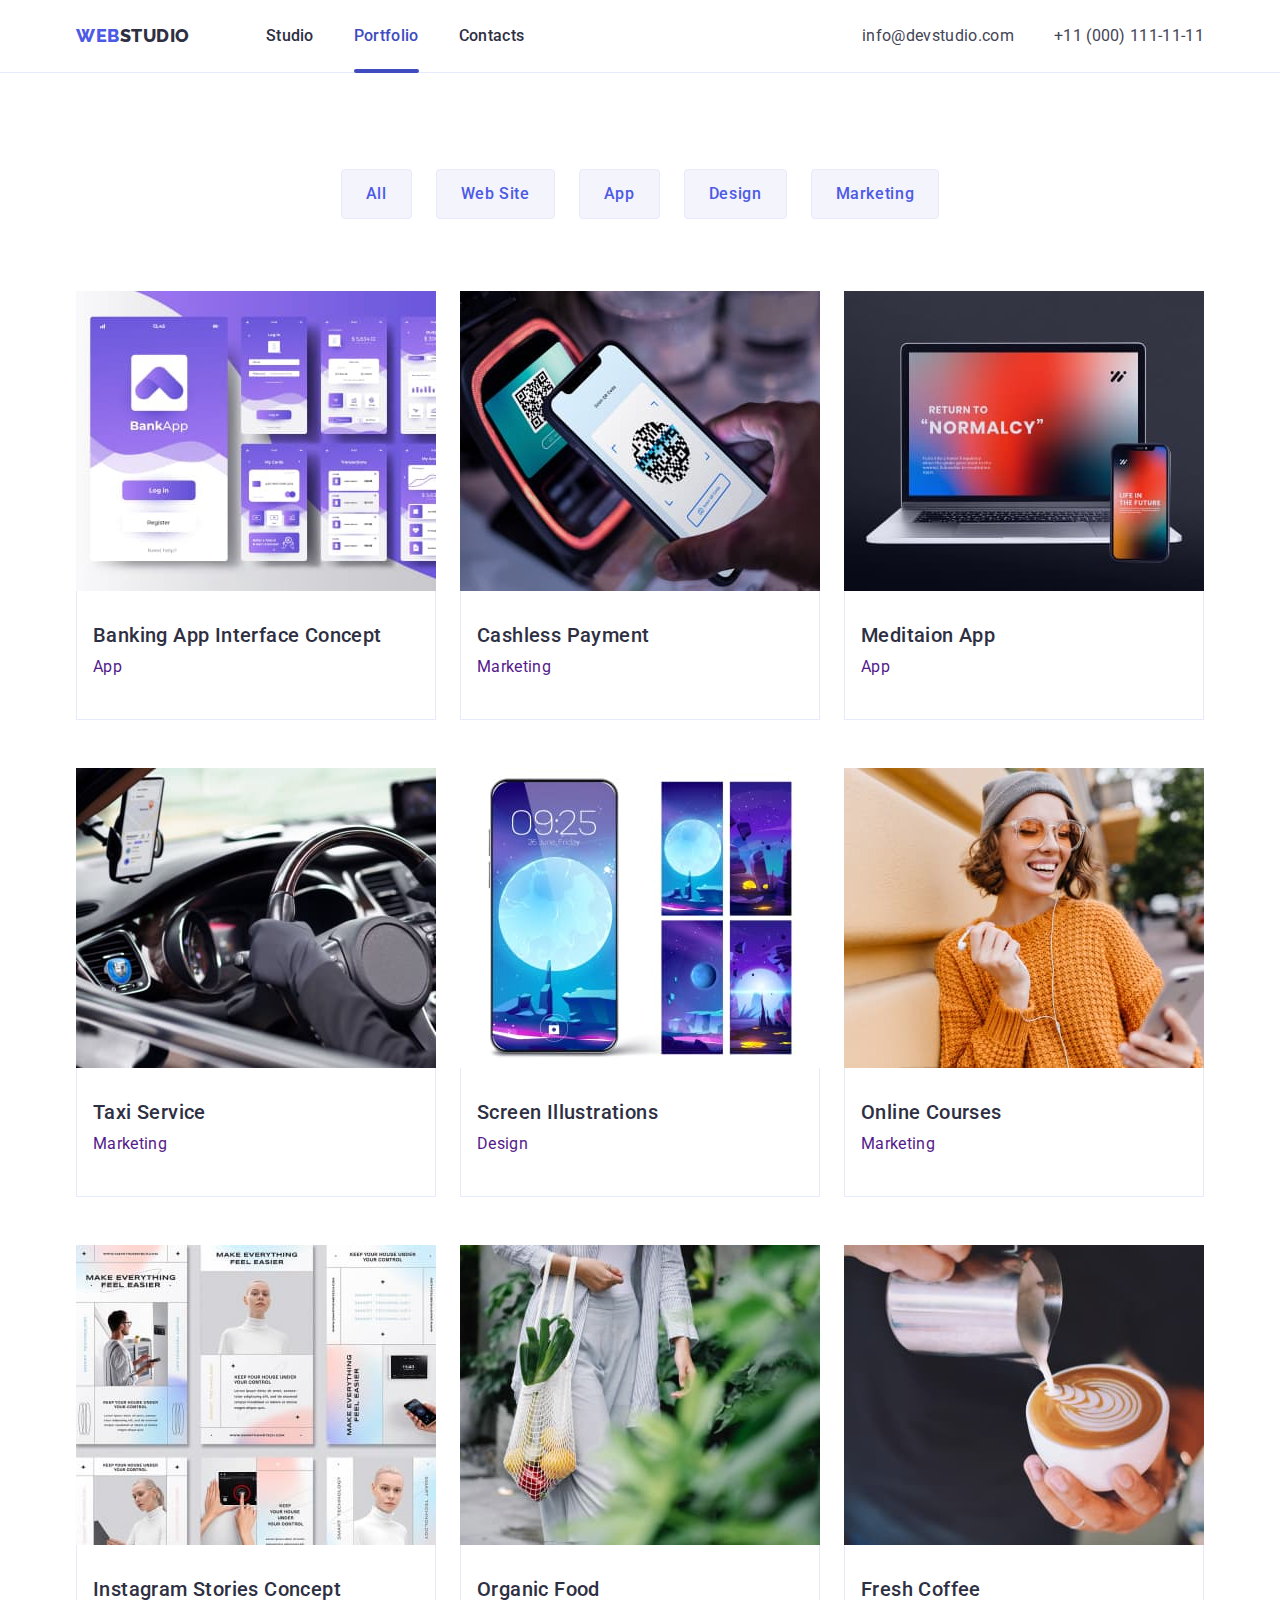
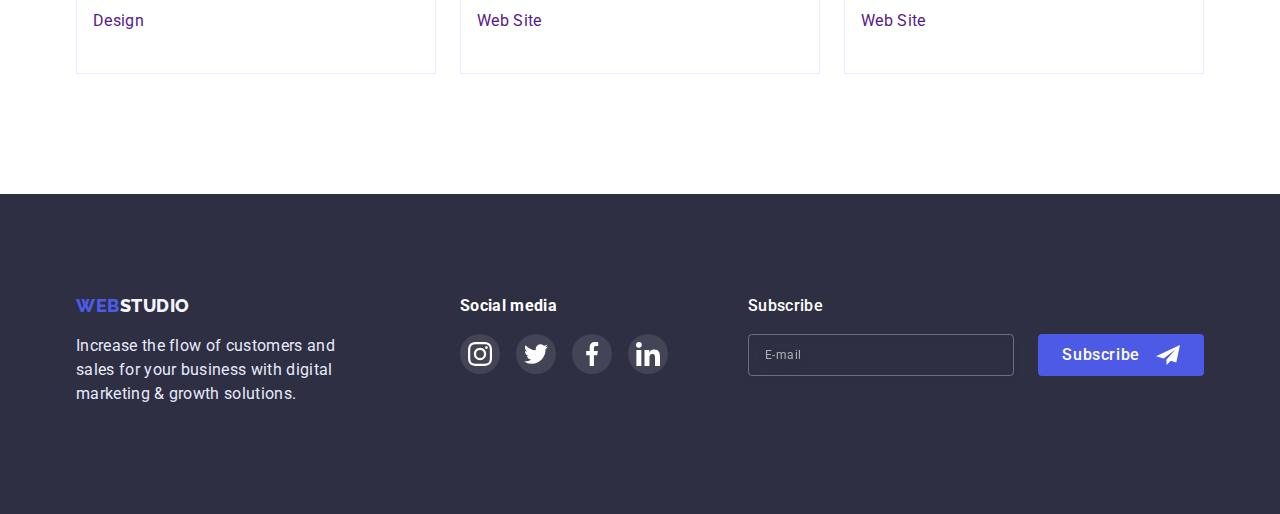
==== portfolio.html @ 2aa0b830 "Initial commit" ====
<!DOCTYPE html>
<html lang="en">
  <head>
    <meta charset="UTF-8" />
    <meta http-equiv="X-UA-Compatible" content="IE=edge" />
    <meta name="viewport" content="width=device-width, initial-scale=1.0" />
    <title>WebStudio</title>
    <link rel="preconnect" href="https://fonts.googleapis.com" />
    <link rel="preconnect" href="https://fonts.gstatic.com" crossorigin />
    <link
      href="https://fonts.googleapis.com/css2?family=Raleway:wght@800&family=Roboto:wght@400;500;700&display=swap"
      rel="stylesheet"
    />
    <link
      rel="stylesheet"
      href="https://cdn.jsdelivr.net/npm/modern-normalize@1.1.0/modern-normalize.min.css"
    />
    <link rel="stylesheet" href="./css/styles.css" />
  </head>
  <body>
    <!-- =============== HEADER =============== -->
    <header class="header">
      <div class="container header-conteiner display-flex">
        <nav class="display-flex header-nav-menu">
          <a class="logo-dark logo link" href="./index.html">
            <span class="part-logo-web">Web</span>Studio
          </a>
          <ul class="display-flex header-nav-menu-list">
            <li class="list menu-item">
              <a class="link menu-link" href="./index.html">Studio</a>
            </li>
            <li class="list menu-item">
              <a class="link menu-link current" href="./portfolio.html"
                >Portfolio</a
              >
            </li>
            <li class="list menu-item">
              <a class="link menu-link" href="">Contacts</a>
            </li>
          </ul>
        </nav>
        <address class="address">
          <ul class="display-flex">
            <li class="list address-item">
              <a class="link address-link" href="mailto:info@devstudio.com"
                >info@devstudio.com</a
              >
            </li>
            <li class="list address-item">
              <a class="link address-link" href="tel:+110001111111"
                >+11 (000) 111-11-11</a
              >
            </li>
          </ul>
        </address>
      </div>
    </header>
    <!-- =============== /HEADER =============== -->

    <!-- =============== MAIN =============== -->
    <main class="main-portfolio">
      <section class="portfolio section">
        <div class="container">
          <!-- =============== BUTTONS =============== -->
          <h1 class="display-none">Portfolio</h1>
          <ul class="portfolio-btn-list list display-flex">
            <li class="portfolio-btn-list-item">
              <button class="portfolio-btn-item" type="button">All</button>
            </li>
            <li class="portfolio-btn-list-item">
              <button class="portfolio-btn-item" type="button">Web Site</button>
            </li>
            <li class="portfolio-btn-list-item">
              <button class="portfolio-btn-item" type="button">App</button>
            </li>
            <li class="portfolio-btn-list-item">
              <button class="portfolio-btn-item" type="button">Design</button>
            </li>
            <li class="portfolio-btn-list-item">
              <button class="portfolio-btn-item" type="button">
                Marketing
              </button>
            </li>
          </ul>
          <!-- =============== /BUTTONS =============== -->

          <!-- =============== PORTFOLIO ELEMENT =============== -->
          <ul class="portfolio-element-list flex-card-list">
            <li class="portfolio-element-list-item list">
              <a class="link portfolio-element-list-link" href="">
                <div class="portfolio-element-list-wrapper">
                  <img
                    class="portfolio-element-list-img"
                    src="./images/portfolio/banking-app-interface-concept.jpg"
                    alt="Banking App Interface Concept"
                    width="360"
                  />
                  <p class="portfolio-element-list-overlay paragraph">
                    14 Stylish and User-Friendly App Design Concepts · Task
                    Manager App · Calorie Tracker App · Exotic Fruit Ecommerce
                    App · Cloud Storage App
                  </p>
                </div>
                <div class="card-title portfolio-card">
                  <h2 class="portfolio-element-list-title small-title">
                    Banking App Interface Concept
                  </h2>
                  <p class="paragraph">App</p>
                </div>
              </a>
            </li>
            <li class="portfolio-element-list-item list">
              <a class="link portfolio-element-list-link" href="">
                <div class="portfolio-element-list-wrapper">
                  <img
                    class="portfolio-element-list-img"
                    src="./images/portfolio/cashless-payment.jpg"
                    alt="phone scans the QR code"
                    width="360"
                  />
                  <p class="portfolio-element-list-overlay paragraph">
                    14 Stylish and User-Friendly App Design Concepts · Task
                    Manager App · Calorie Tracker App · Exotic Fruit Ecommerce
                    App · Cloud Storage App
                  </p>
                </div>
                <div class="card-title portfolio-card">
                  <h2 class="portfolio-element-list-title small-title">
                    Cashless Payment
                  </h2>
                  <p class="paragraph">Marketing</p>
                </div>
              </a>
            </li>
            <li class="portfolio-element-list-item list">
              <a class="link portfolio-element-list-link" href="">
                <div class="portfolio-element-list-wrapper">
                  <img
                    class="portfolio-element-list-img"
                    src="./images/portfolio/meditaion-app.jpg "
                    alt="laptop with phone"
                    width="360"
                  />
                  <p class="portfolio-element-list-overlay paragraph">
                    14 Stylish and User-Friendly App Design Concepts · Task
                    Manager App · Calorie Tracker App · Exotic Fruit Ecommerce
                    App · Cloud Storage App
                  </p>
                </div>
                <div class="card-title portfolio-card">
                  <h2 class="portfolio-element-list-title small-title">
                    Meditaion App
                  </h2>
                  <p class="paragraph">App</p>
                </div>
              </a>
            </li>
            <li class="portfolio-element-list-item list">
              <a class="link portfolio-element-list-link" href="">
                <div class="portfolio-element-list-wrapper">
                  <img
                    class="portfolio-element-list-img"
                    src="./images/portfolio/taxi-service.jpg"
                    alt="hands on the steering wheel of the car"
                    width="360"
                  />
                  <p class="portfolio-element-list-overlay paragraph">
                    14 Stylish and User-Friendly App Design Concepts · Task
                    Manager App · Calorie Tracker App · Exotic Fruit Ecommerce
                    App · Cloud Storage App
                  </p>
                </div>
                <div class="card-title portfolio-card">
                  <h2 class="portfolio-element-list-title small-title">
                    Taxi Service
                  </h2>
                  <p class="paragraph">Marketing</p>
                </div>
              </a>
            </li>
            <li class="portfolio-element-list-item list">
              <a class="link portfolio-element-list-link" href="">
                <div class="portfolio-element-list-wrapper">
                  <img
                    class="portfolio-element-list-img"
                    src="./images/portfolio/screen-illustrations.jpg"
                    alt="screen illustrations with phone"
                    width="360"
                  />
                  <p class="portfolio-element-list-overlay paragraph">
                    14 Stylish and User-Friendly App Design Concepts · Task
                    Manager App · Calorie Tracker App · Exotic Fruit Ecommerce
                    App · Cloud Storage App
                  </p>
                </div>
                <div class="card-title portfolio-card">
                  <h2 class="portfolio-element-list-title small-title">
                    Screen Illustrations
                  </h2>
                  <p class="paragraph">Design</p>
                </div>
              </a>
            </li>
            <li class="portfolio-element-list-item list">
              <a class="link portfolio-element-list-link" href="">
                <div class="portfolio-element-list-wrapper">
                  <img
                    class="portfolio-element-list-img"
                    src="./images/portfolio/online-courses.jpg"
                    alt="a joyful girl with headphones holds a phone in her hand"
                    width="360"
                  />
                  <p class="portfolio-element-list-overlay paragraph">
                    14 Stylish and User-Friendly App Design Concepts · Task
                    Manager App · Calorie Tracker App · Exotic Fruit Ecommerce
                    App · Cloud Storage App
                  </p>
                </div>
                <div class="card-title portfolio-card">
                  <h2 class="portfolio-element-list-title small-title">
                    Online Courses
                  </h2>
                  <p class="paragraph">Marketing</p>
                </div>
              </a>
            </li>
            <li class="portfolio-element-list-item list">
              <a class="link portfolio-element-list-link" href="">
                <div class="portfolio-element-list-wrapper">
                  <img
                    class="portfolio-element-list-img"
                    src="./images/portfolio/instagram-stories-concept.jpg"
                    alt="Instagram Stories Concepts"
                    width="360"
                  />
                  <p class="portfolio-element-list-overlay paragraph">
                    14 Stylish and User-Friendly App Design Concepts · Task
                    Manager App · Calorie Tracker App · Exotic Fruit Ecommerce
                    App · Cloud Storage App
                  </p>
                </div>
                <div class="card-title portfolio-card">
                  <h2 class="portfolio-element-list-title small-title">
                    Instagram Stories Concept
                  </h2>
                  <p class="paragraph">Design</p>
                </div>
              </a>
            </li>
            <li class="portfolio-element-list-item list">
              <a class="link portfolio-element-list-link" href="">
                <div class="portfolio-element-list-wrapper">
                  <img
                    class="portfolio-element-list-img"
                    src="./images/portfolio/organic-food.jpg"
                    alt="a girl holds a bag of groceries"
                    width="360"
                  />
                  <p class="portfolio-element-list-overlay paragraph">
                    14 Stylish and User-Friendly App Design Concepts · Task
                    Manager App · Calorie Tracker App · Exotic Fruit Ecommerce
                    App · Cloud Storage App
                  </p>
                </div>
                <div class="card-title portfolio-card">
                  <h2 class="portfolio-element-list-title small-title">
                    Organic Food
                  </h2>
                  <p class="paragraph">Web Site</p>
                </div>
              </a>
            </li>
            <li class="portfolio-element-list-item list">
              <a class="link portfolio-element-list-link" href="">
                <div class="portfolio-element-list-wrapper">
                  <img
                    class="portfolio-element-list-img"
                    src="./images/portfolio/fresh-coffee.jpg"
                    alt="pours milk into coffee"
                    width="360"
                  />
                  <p class="portfolio-element-list-overlay paragraph">
                    14 Stylish and User-Friendly App Design Concepts · Task
                    Manager App · Calorie Tracker App · Exotic Fruit Ecommerce
                    App · Cloud Storage App
                  </p>
                </div>
                <div class="card-title portfolio-card">
                  <h2 class="portfolio-element-list-title small-title">
                    Fresh Coffee
                  </h2>
                  <p class="paragraph">Web Site</p>
                </div>
              </a>
            </li>
          </ul>
          <!-- =============== /PORTFOLIO ELEMENT =============== -->
        </div>
      </section>
    </main>
    <!-- =============== /MAIN =============== -->

    <!-- =============== FOOTER =============== -->
    <footer class="footer">
      <div class="container display-flex">
        <div class="footer-about-container">
          <a class="logo-light logo link" href="./index.html">
            <span class="part-logo-web">Web</span>Studio
          </a>
          <p class="footer-about-paragraph paragraph">
            Increase the flow of customers and sales for your business with
            digital marketing & growth solutions.
          </p>
        </div>
        <div class="footer-social-container">
          <h2 class="paragraph footer-social-paragraph">Social media</h2>
          <ul class="footer-social-list icon-list list">
            <li class="footer-social-list-item">
              <a href="" class="footer-social-list-link icon-background">
                <svg class="footer-social-list-icon">
                  <use
                    href="./images/sprite.svg#icon-instagram"
                    width="24px"
                    height="24px"
                  ></use>
                </svg>
              </a>
            </li>
            <li class="footer-social-list-item">
              <a href="" class="footer-social-list-link icon-background">
                <svg class="footer-social-list-icon">
                  <use
                    href="./images/sprite.svg#icon-twitter"
                    width="24px"
                    height="24px"
                  ></use>
                </svg>
              </a>
            </li>
            <li class="footer-social-list-item">
              <a href="" class="footer-social-list-link icon-background">
                <svg class="footer-social-list-icon">
                  <use
                    href="./images/sprite.svg#icon-facebook"
                    width="24px"
                    height="24px"
                  ></use>
                </svg>
              </a>
            </li>
            <li class="footer-social-list-item">
              <a href="" class="footer-social-list-link icon-background">
                <svg class="footer-social-list-icon">
                  <use
                    href="./images/sprite.svg#icon-linkedin"
                    width="24px"
                    height="24px"
                  ></use>
                </svg>
              </a>
            </li>
          </ul>
        </div>
        <div class="fotter-form-container">
          <form action="javascript:void(0);" class="footer-form">
            <label for="e-mail" class="paragraph footer-form-paragraph"
              >Subscribe
            </label>
            <div class="footer-form-input-container">
              <input
                type="email"
                class="footer-form-input-text"
                name="e-mail"
                id="e-mail"
                placeholder="E-mail"
              />
              <button type="submit" class="footer-form-btm">
                Subscribe
                <svg class="footer-form-btn-icon">
                  <use
                    href="./images/sprite.svg#send"
                    width="24px"
                    height="24px"
                  ></use>
                </svg>
              </button>
            </div>
          </form>
        </div>
      </div>
    </footer>
    <!-- =============== /FOOTER =============== -->
  </body>
</html>
---- css/styles.css ----
:root {
  --main-font: "Roboto", sans-serif;
  --logo-font: "Raleway", sans-serif;
  --primary-brand-color: #4d5ae5;
  --pressed-state-color: #404bbf;
  --dark-color: #2e2f42;
  --success-color: #31d0aa;
  --text-color: #434455;
  --light-text-color: #ffffff;
  --subtle-text-color: #8e8f99;
  --accent-color: #e7e9fc;
  --light-color: #f4f4fd;
  --modal-overlay-color: rgba(46, 47, 66, 0.4);
  --hero-background: rgba(46, 47, 66, 0.7);
  --animation-dur-timing: 250ms cubic-bezier(0.4, 0, 0.2, 1);
}

/* =============== GLOBALS =============== */

h1,
h2,
h3,
h4,
p {
  margin-top: 0;
  margin-bottom: 0;
}

ul,
ol {
  margin-top: 0;
  margin-bottom: 0;
  padding-left: 0;
}

img {
  display: block;
}

body {
  font-family: var(--main-font);
  color: var(--text-color);
}

button {
  padding: 0;
  cursor: pointer;
}

.container {
  width: 1158px;
  margin-left: auto;
  margin-right: auto;
  padding-left: 15px;
  padding-right: 15px;
}

.section {
  padding: 120px 0;
}

.list {
  list-style: none;
}

.link {
  text-decoration: none;
}

/* =============== GLOBALS =============== */

/* =============== COMPONENTS =============== */
.logo {
  font-weight: 800;
  font-size: 18px;
  line-height: 1.33;
  letter-spacing: 0.03em;
  text-transform: uppercase;
  font-family: var(--logo-font);
}
.part-logo-web {
  color: var(--primary-brand-color);
}

.flex-card-list {
  display: flex;
  flex-wrap: wrap;
  gap: 24px;
}

.card-title {
  display: flex;
  flex-direction: column;
  padding: 32px 16px;
}

.display-flex {
  display: flex;
}

.display-none {
  display: none;
}

.medium-title {
  font-size: 36px;
  line-height: 1.11;
  text-align: center;
  letter-spacing: 0.02em;
  text-transform: capitalize;
  color: var(--dark-color);
}

.small-title {
  font-weight: 500;
  font-size: 20px;
  line-height: 1.2;
  letter-spacing: 0.02em;
  color: var(--dark-color);
  margin-bottom: 8px;
}

.paragraph {
  font-size: 16px;
  line-height: 1.5;
  letter-spacing: 0.02em;
  max-width: 264px;
  margin-bottom: 8px;
}

.modal-text {
  font-size: 12px;
  line-height: 1.4;
  letter-spacing: 0.04em;
}

.icon-list {
  display: flex;
  justify-content: space-between;
  flex-wrap: wrap;
  gap: 24px;
}

.icon-background {
  display: flex;
  width: 40px;
  height: 40px;
  border-radius: 50%;
}

.visually-hidden {
  position: absolute;
  width: 1px;
  height: 1px;
  margin: -1px;
  border: 0;
  padding: 0;
  clip: rect(0 0 0 0);
  overflow: hidden;
}

.checkbox {
  width: 16px;
  height: 16px;
  background-color: #ffffff;
  border: 1.25px solid var(--dark-color);
  border-radius: 2px;
  transition: border var(--animation-dur-timing),
    background-image var(--animation-dur-timing),
    background-color var(--animation-dur-timing);
}

.checkbox-input {
  left: 0.8em;
  bottom: 0;
}

.privacy-policy-text:hover .checkbox {
  border: 1.25px solid var(--pressed-state-color);
}

.checkbox-input:focus + .checkbox {
  border: 1.25px solid var(--pressed-state-color);
}

.checkbox-input:checked + .checkbox {
  background-color: var(--pressed-state-color);
  background-image: url('data:image/svg+xml,%3Csvg width="10" height="8" viewBox="0 0 10 8" fill="none" xmlns="http://www.w3.org/2000/svg"%3E%3Cpath d="M8.44558 0.255056C8.61838 0.089653 8.84834 -0.00178848 9.08693 2.65108e-05C9.32551 0.0018415 9.55407 0.0967713 9.72436 0.264784C9.89466 0.432797 9.99337 0.660752 9.99968 0.900549C10.006 1.14034 9.91939 1.37323 9.75816 1.55005L4.86357 7.70436C4.7794 7.79551 4.67782 7.86865 4.5649 7.91942C4.45198 7.97018 4.33003 7.99754 4.20636 7.99984C4.08268 8.00214 3.95981 7.97935 3.8451 7.93282C3.73038 7.88629 3.62618 7.81698 3.53872 7.72903L0.292827 4.46564C0.202435 4.38096 0.129933 4.27884 0.0796475 4.16537C0.0293621 4.05191 0.00232279 3.92942 0.000143182 3.80522C-0.00203643 3.68102 0.0206883 3.55765 0.0669613 3.44248C0.113234 3.3273 0.182108 3.22267 0.269473 3.13483C0.356838 3.047 0.460905 2.97775 0.575465 2.93123C0.690026 2.88471 0.812734 2.86186 0.936267 2.86405C1.0598 2.86624 1.18163 2.89343 1.29449 2.94398C1.40734 2.99454 1.50892 3.06743 1.59315 3.15831L4.16189 5.73967L8.42227 0.28219C8.42994 0.272694 8.43813 0.263635 8.4468 0.255056H8.44558Z" fill="%23F4F4FD"/%3E%3C/svg%3E%0A');
  background-repeat: no-repeat;
  background-position: 50% 50%;
  border: 1.25px solid var(--pressed-state-color);
}

/* =============== /COMPONENTS =============== */

/* =============== HEADER =============== */
.header {
  padding-top: 24px;
  padding-bottom: 24px;
  border-bottom: 1px solid #e7e9fc;
}

.header-conteiner {
  justify-content: space-between;
}

.logo-dark {
  color: var(--dark-color);
  margin-right: 76px;
}

.menu-item:not(:last-child) {
  margin-right: 40px;
}

.address-item:not(:last-child) {
  margin-right: 40px;
}

.menu-link {
  position: relative;
  padding: 24px 0 28px 0;
  font-weight: 500;
  font-size: 16px;
  line-height: 1.5;
  letter-spacing: 0.02em;
  color: var(--dark-color);
  transition: color var(--animation-dur-timing);
}

.menu-link:hover,
.menu-link:focus {
  color: var(--pressed-state-color);
}

.menu-link.current {
  color: var(--pressed-state-color);
}

.menu-link.current::after {
  position: absolute;
  bottom: 0;
  display: block;
  content: "";
  width: 100%;
  height: 4px;
  animation: menu-link-underline var(--animation-dur-timing) 1;
  background-color: var(--pressed-state-color);
  border-radius: 2px;
}

@keyframes menu-link-underline {
  from {
    background-color: transparent;
  }

  to {
    background-color: var(--pressed-state-color);
  }
}

.address-link {
  font-size: 16px;
  font-style: normal;
  line-height: 1.5;
  letter-spacing: 0.02em;
  color: var(--text-color);
  transition: color var(--animation-dur-timing);
}

.address-link:hover,
.address-link:focus {
  color: var(--pressed-state-color);
}
/* =============== /HEADER =============== */

/* =============== HERO =============== */

.hero-container {
  display: flex;
  flex-direction: column;
  align-items: center;
}

.hero {
  padding-top: 188px;
  padding-bottom: 188px;
  background-image: linear-gradient(
      rgba(46, 47, 66, 0.7),
      rgba(46, 47, 66, 0.7)
    ),
    url(../images/background-hero-people-office.jpg);
  background-repeat: no-repeat;
  background-position: center center;
  background-size: 1440px;
}

.hero-main-title {
  max-width: 500px;
  font-size: 56px;
  line-height: 1.07;
  text-align: center;
  letter-spacing: 0.02em;
  color: var(--light-text-color);
  margin-bottom: 48px;
}

.modal-button {
  font-weight: 500;
  font-size: 16px;
  line-height: 1.5;
  background-color: var(--primary-brand-color);
  color: var(--light-text-color);
  letter-spacing: 0.04em;
  box-shadow: 0px 4px 4px rgba(0, 0, 0, 0.15);
  border: none;
  padding: 16px 32px;
  border-radius: 4px;
  transition: background-color var(--animation-dur-timing);
}

.modal-button:hover,
.modal-button:focus {
  background-color: var(--pressed-state-color);
}

.modal-button:active {
  background-color: var(--pressed-state-color);
}
/* =============== /HERO =============== */

/* =============== OUR QUALITIES =============== */
.our-qua-list-icon-container {
  display: flex;
  justify-content: center;
  align-items: center;
  width: 264px;
  height: 112px;
  border-radius: 4px;
  background-color: var(--light-color);
}

.our-qua-list-icon {
  --color1: currentColor;
  --color2: var(--primary-brand-color);
}

/* =============== /OUR QUALITIES =============== */

/* =============== WHAT ARE WE DOING =============== */
.we-doing {
  padding-top: 0;
}

.medium-title {
  margin-bottom: 72px;
}

.we-doing-list-item {
  width: calc((100% - 48px) / 3);
}
/* =============== /WHAT ARE WE DOING =============== */

/* =============== OUR TEAM =============== */
.team {
  background-color: var(--light-color);
}

.team-list-item {
  width: calc((100% - 72px) / 4);
  background-color: #ffffff;
  box-shadow: 0px 1px 6px rgba(46, 47, 66, 0.08),
    0px 1px 1px rgba(46, 47, 66, 0.16), 0px 2px 1px rgba(46, 47, 66, 0.08);
  border-radius: 0px 0px 4px 4px;
}

.team-list-card-title {
  align-items: center;
}

.team-list-card_social-list-link {
  justify-content: center;
  align-items: center;
  background-color: var(--primary-brand-color);
  transition: background-color var(--animation-dur-timing);
}

.team-list-card_social-list-link:hover,
.team-list-card_social-list-link:focus {
  background-color: var(--pressed-state-color);
}

.team-list-card_social-list-icon {
  width: 16px;
  height: 16px;
  fill: var(--light-text-color);
}

/* =============== /OUR TEAM =============== */

/* =============== CUSTOMERS =============== */

.customers-section {
  padding-top: 130px;
}

.customers-title {
  margin-bottom: 72px;
}

.customers-list-link {
  display: flex;
  width: 168px;
  height: 88px;
  justify-content: center;
  align-items: center;
  border: 1px solid var(--subtle-text-color);
  border-radius: 4px;
  color: var(--subtle-text-color);
  transition: color var(--animation-dur-timing),
    border-color var(--animation-dur-timing);
}

.customers-list-link:hover,
.customers-list-link:focus {
  color: var(--pressed-state-color);
  border-color: var(--pressed-state-color);
}

.customers-list-icon {
  width: 104px;
  height: 56px;
  fill: currentColor;
}

/* =============== /CUSTOMERS =============== */

/* =============== FOOTER =============== */
.footer {
  background-color: var(--dark-color);
  padding: 100px 0;
}

.logo-light {
  color: var(--light-color);
}

.footer-about-container {
  margin-right: 120px;
}

.logo-light {
  display: inline-block;
  margin-bottom: 16px;
}

.footer-about-paragraph {
  color: var(--accent-color);
}

.footer-social-container {
  margin-right: 80px;
}

.footer-social-paragraph {
  color: var(--light-text-color);
  margin-bottom: 16px;
}

.footer-social-list {
  gap: 16px;
}

.footer-social-list-link {
  justify-content: center;
  align-items: center;
  background-color: rgba(255, 255, 255, 0.1);
  transition: background-color var(--animation-dur-timing);
}

.footer-social-list-link:hover,
.footer-social-list-link:focus {
  background-color: var(--success-color);
}

.footer-social-list-icon {
  width: 24px;
  height: 24px;
  fill: var(--light-text-color);
}

.fotter-form-container {
  flex-grow: 1;
}

.footer-form-paragraph {
  display: block;
  width: 100%;
  font-weight: 500;
  color: var(--light-text-color);
  margin-bottom: 16px;
}

.footer-form-input-container {
  display: flex;
}

.footer-form-input-text {
  flex-grow: 1;
  margin-right: 24px;
  padding: 8px 16px;
  font-size: 12px;
  line-height: 2;
  letter-spacing: 0.04em;
  color: var(--light-text-color);
  background-color: transparent;
  border: 1px solid rgba(255, 255, 255, 0.3);
  border-radius: 4px;
  filter: drop-shadow(0px 4px 4px rgba(0, 0, 0, 0.15));
  transition: border var(--animation-dur-timing);
}

.footer-form-input-text::placeholder {
  font-size: 12px;
  line-height: 2;
  letter-spacing: 0.04em;
  color: rgba(255, 255, 255, 0.6);
}

.footer-form-input-text:focus {
  border: 1px solid #4d5ae5;
  outline: none;
}

.footer-form-btm {
  font-weight: 500;
  font-size: 16px;
  line-height: 1.5;
  letter-spacing: 0.04em;
  display: flex;
  justify-content: center;
  align-items: center;
  background-color: var(--primary-brand-color);
  color: var(--light-text-color);
  border: none;
  border-radius: 4px;
  padding: 8px 24px;
  gap: 16px;
  transition: background-color var(--animation-dur-timing);
}

.footer-form-btm:hover,
.footer-form-btm:focus {
  background-color: var(--pressed-state-color);
}

.footer-form-btn-icon {
  width: 24px;
  height: 24px;
  fill: var(--light-text-color);
}

/* =============== /FOOTER =============== */

/* =============== PORTFOLIO =============== */

.portfolio {
  padding-top: 96px;
}

.portfolio-btn-list {
  justify-content: center;
  margin-bottom: 72px;
}

.portfolio-btn-list-item:not(:last-child) {
  margin-right: 24px;
}

.portfolio-btn-item {
  font-weight: 500;
  font-size: 16px;
  line-height: 1.5;
  display: flex;
  letter-spacing: 0.04em;
  padding: 12px 24px;
  color: var(--primary-brand-color);
  background-color: var(--light-color);
  border: 1px solid var(--accent-color);
  border-radius: 4px;
  transition: color var(--animation-dur-timing),
    border var(--animation-dur-timing),
    background-color var(--animation-dur-timing),
    box-shadow var(--animation-dur-timing);
}

.portfolio-btn-item:hover,
.portfolio-btn-item:focus,
.portfolio-btn-item:active {
  color: var(--light-text-color);
  border: 1px solid var(--pressed-state-color);
  background-color: var(--pressed-state-color);
  box-shadow: 0px 3px 1px rgba(0, 0, 0, 0.1), 0px 2px 1px rgba(0, 0, 0, 0.08),
    0px 2px 2px rgba(0, 0, 0, 0.12);
}

.portfolio-element-list {
  row-gap: 48px;
}

.portfolio-element-list-item {
  width: calc((100% - 48px) / 3);
}

.portfolio-element-list-link {
  display: block;
  transition: box-shadow var(--animation-dur-timing);
}

.portfolio-element-list-link:hover,
.portfolio-element-list-link:focus {
  box-shadow: 0px 1px 6px rgba(46, 47, 66, 0.08),
    0px 1px 1px rgba(46, 47, 66, 0.16), 0px 2px 1px rgba(46, 47, 66, 0.08);
}

.portfolio-element-list-wrapper {
  position: relative;
  overflow: hidden;
}

.portfolio-element-list-overlay {
  position: absolute;
  top: 100%;
  left: 0;
  max-width: none;
  width: 100%;
  height: 100%;
  padding: 40px 32px;
  overflow: auto;
  background-color: var(--primary-brand-color);
  color: var(--light-color);
  transition: transform var(--animation-dur-timing);
}

.portfolio-element-list-link:hover .portfolio-element-list-overlay,
.portfolio-element-list-link:focus .portfolio-element-list-overlay {
  transform: translateY(-100%);
}

.portfolio-card {
  border-right: 1px solid #e7e9fc;
  border-bottom: 1px solid #e7e9fc;
  border-left: 1px solid #e7e9fc;
}

.portfolio-element-list-title {
  color: var(--dark-color);
}

/* =============== /PORTFOLIO =============== */

/* =============== MODAL WINDOW =============== */
.modal-backdrop {
  position: fixed;
  top: 0;
  left: 0;
  z-index: 100;
  width: 100%;
  height: 100%;
  background-color: rgba(46, 47, 66, 0.4);
  transform-origin: top;
  transition: opacity var(--animation-dur-timing),
    visibility var(--animation-dur-timing);
}

.modal-backdrop.is-hidden {
  opacity: 0;
  visibility: hidden;
  pointer-events: none;
}

.modal-window {
  position: absolute;
  top: 50%;
  left: 50%;
  width: 408px;
  padding: 72px 24px 24px 24px;
  transform: translate(-50%, -50%);
  background-color: #fcfcfc;
  border-radius: 4px;
  box-shadow: 0px 1px 1px rgba(0, 0, 0, 0.14), 0px 1px 3px rgba(0, 0, 0, 0.12),
    0px 2px 1px rgba(0, 0, 0, 0.2);
  transition: transform 500ms cubic-bezier(0.56, 0.54, 0.02, 0.99);
}

.modal-backdrop.is-hidden .modal-window {
  transform: perspective(100px) scale(1.1) rotateX(1deg) translate(-50%, -50%);
}

.modal-close-button {
  position: absolute;
  top: 24px;
  right: 24px;
  display: flex;
  justify-content: center;
  align-items: center;
  width: 24px;
  height: 24px;
  border-radius: 50%;
  background-color: var(--accent-color);
  border: 1px solid rgba(0, 0, 0, 0.1);
  transition: background-color var(--animation-dur-timing);
}

.modal-close-button:hover,
.modal-close-button:focus {
  background-color: var(--pressed-state-color);
}

.modal-close-button-icon {
  fill: #000000;
  transition: fill var(--animation-dur-timing);
}

.modal-close-button:hover .modal-close-button-icon,
.modal-close-button:focus .modal-close-button-icon {
  fill: var(--light-text-color);
}

.modal-call-to-action {
  display: flex;
  justify-content: center;
  margin-bottom: 16px;
  font-weight: 500;
  font-size: 16px;
  line-height: 1.5;
  letter-spacing: 0.02em;
  color: var(--dark-color);
}

.modal-form {
  display: flex;
  flex-direction: column;
}

.modal-lable {
  margin-bottom: 4px;
  color: var(--subtle-text-color);
}

.modal-input-text {
  width: 100%;
  height: 40px;
  padding-left: 38px;
  border: 1px solid rgba(33, 33, 33, 0.2);
  border-radius: 4px;
  color: var(--dark-color);
  transition: border var(--animation-dur-timing);
}

.modal-input-text:focus {
  outline: none;
  border: 1px solid var(--primary-brand-color);
}

.modal-input-text-comment {
  padding: 8px 16px;
  margin-bottom: 16px;
  resize: none;
  height: 120px;
}

.modal-input-text-comment::placeholder {
  color: rgba(117, 117, 117, 0.5);
}

.modal-input-wrapper {
  position: relative;
  margin-bottom: 8px;
}

.modal-input-icon {
  width: 18px;
  height: 24px;
  position: absolute;
  top: 8px;
  left: 16px;
  fill: var(--dark-color);
  transition: fill var(--animation-dur-timing);
}

.modal-input-text:focus + .modal-input-icon {
  fill: var(--primary-brand-color);
}

.privacy-policy-wrapper {
  display: flex;
  align-items: center;
  margin-bottom: 24px;
}

.privacy-policy-text {
  position: relative;
  color: #757575;
  padding-left: 24px;
}

.privacy-policy-link {
  color: var(--primary-brand-color);
}

.privacy-policy-checkbox {
  position: absolute;
  margin-left: -24px;
}

.modal-button-send {
  min-width: 169px;
  align-self: center;
}

/* =============== /MODAL WINDOW =============== */
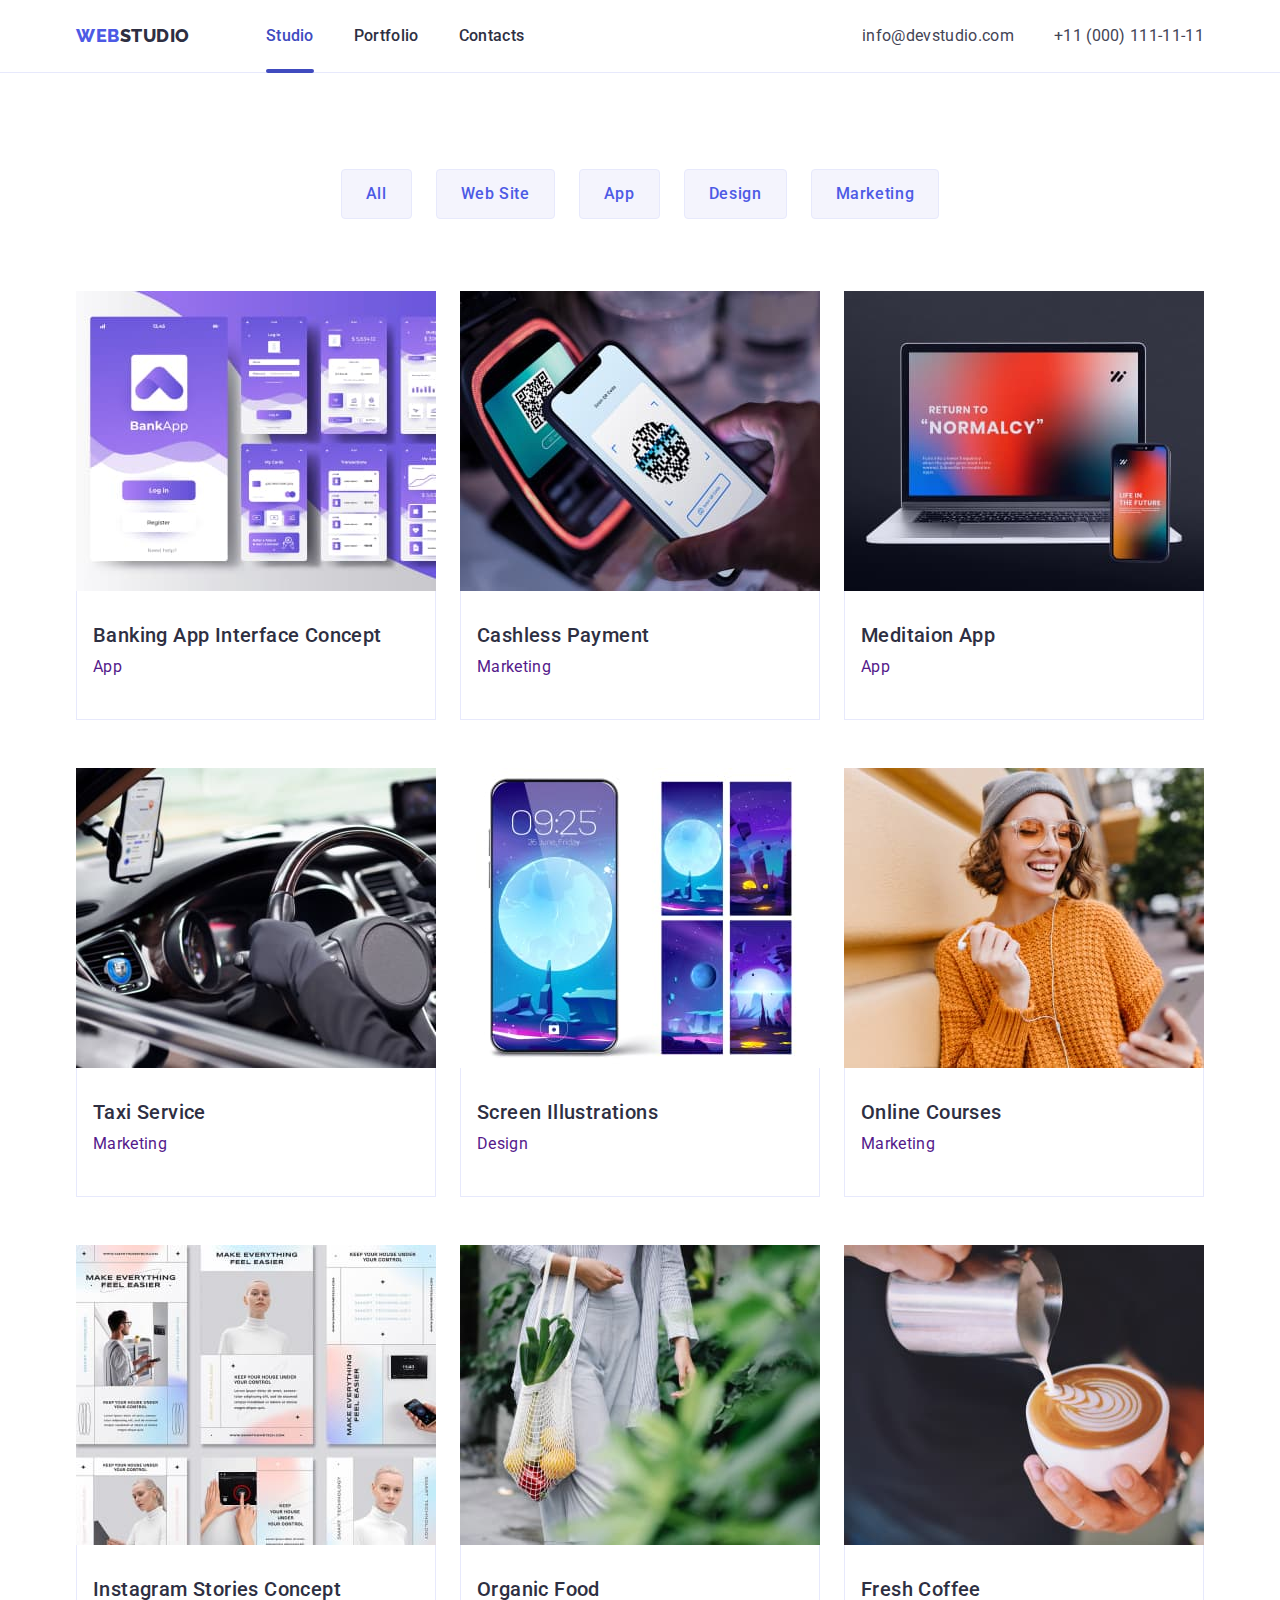
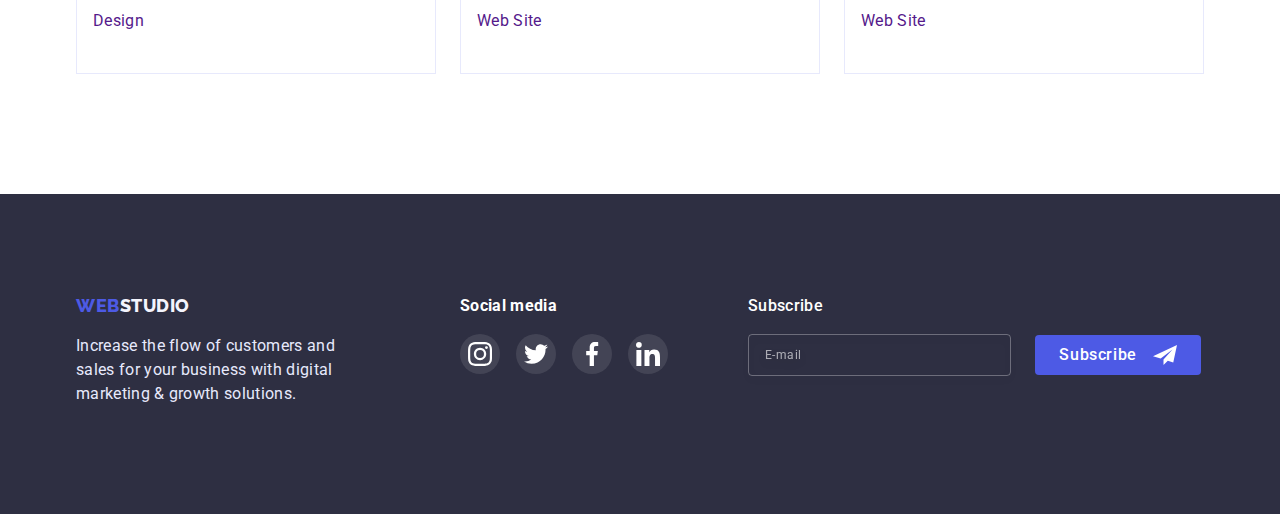
==== commit c2645f24: "correction classes for adaptation (portfolio.html)" ====
--- a/portfolio.html
+++ b/portfolio.html
@@ -20,39 +20,44 @@
   <body>
     <!-- =============== HEADER =============== -->
     <header class="header">
-      <div class="container header-conteiner display-flex">
-        <nav class="display-flex header-nav-menu">
-          <a class="logo-dark logo link" href="./index.html">
-            <span class="part-logo-web">Web</span>Studio
-          </a>
-          <ul class="display-flex header-nav-menu-list">
-            <li class="list menu-item">
-              <a class="link menu-link" href="./index.html">Studio</a>
-            </li>
-            <li class="list menu-item">
-              <a class="link menu-link current" href="./portfolio.html"
-                >Portfolio</a
-              >
-            </li>
-            <li class="list menu-item">
-              <a class="link menu-link" href="">Contacts</a>
-            </li>
-          </ul>
-        </nav>
-        <address class="address">
-          <ul class="display-flex">
-            <li class="list address-item">
-              <a class="link address-link" href="mailto:info@devstudio.com"
-                >info@devstudio.com</a
-              >
-            </li>
-            <li class="list address-item">
-              <a class="link address-link" href="tel:+110001111111"
-                >+11 (000) 111-11-11</a
-              >
-            </li>
-          </ul>
-        </address>
+      <div class="container">
+        <div class="header-conteiner display-flex">
+          <nav class="display-flex header-nav-menu">
+            <a class="logo-dark logo link" href="./index.html">
+              <span class="part-logo-web">Web</span>Studio
+            </a>
+            <ul class="header-nav-menu-list">
+              <li class="list menu-item">
+                <a class="link menu-link current" href="./index.html">Studio</a>
+              </li>
+              <li class="list menu-item">
+                <a class="link menu-link" href="./portfolio.html">Portfolio</a>
+              </li>
+              <li class="list menu-item">
+                <a class="link menu-link" href="">Contacts</a>
+              </li>
+            </ul>
+          </nav>
+          <button type="button" class="hamburger-button">
+            <svg class="hamburger-icon" width="32px" height="22px">
+              <use href="./images/sprite.svg#menu-hamburger"></use>
+            </svg>
+          </button>
+          <address class="address">
+            <ul class="display-flex address-list">
+              <li class="list address-item">
+                <a class="link address-link" href="mailto:info@devstudio.com"
+                  >info@devstudio.com</a
+                >
+              </li>
+              <li class="list address-item">
+                <a class="link address-link" href="tel:+110001111111"
+                  >+11 (000) 111-11-11</a
+                >
+              </li>
+            </ul>
+          </address>
+        </div>
       </div>
     </header>
     <!-- =============== /HEADER =============== -->
@@ -101,8 +106,8 @@
                     App · Cloud Storage App
                   </p>
                 </div>
-                <div class="card-title portfolio-card">
-                  <h2 class="portfolio-element-list-title small-title">
+                <div class="card-title-wrapper portfolio-card">
+                  <h2 class="portfolio-element-list-title card-title">
                     Banking App Interface Concept
                   </h2>
                   <p class="paragraph">App</p>
@@ -124,8 +129,8 @@
                     App · Cloud Storage App
                   </p>
                 </div>
-                <div class="card-title portfolio-card">
-                  <h2 class="portfolio-element-list-title small-title">
+                <div class="card-title-wrapper portfolio-card">
+                  <h2 class="portfolio-element-list-title card-title">
                     Cashless Payment
                   </h2>
                   <p class="paragraph">Marketing</p>
@@ -147,8 +152,8 @@
                     App · Cloud Storage App
                   </p>
                 </div>
-                <div class="card-title portfolio-card">
-                  <h2 class="portfolio-element-list-title small-title">
+                <div class="card-title-wrapper portfolio-card">
+                  <h2 class="portfolio-element-list-title card-title">
                     Meditaion App
                   </h2>
                   <p class="paragraph">App</p>
@@ -170,8 +175,8 @@
                     App · Cloud Storage App
                   </p>
                 </div>
-                <div class="card-title portfolio-card">
-                  <h2 class="portfolio-element-list-title small-title">
+                <div class="card-title-wrapper portfolio-card">
+                  <h2 class="portfolio-element-list-title card-title">
                     Taxi Service
                   </h2>
                   <p class="paragraph">Marketing</p>
@@ -193,8 +198,8 @@
                     App · Cloud Storage App
                   </p>
                 </div>
-                <div class="card-title portfolio-card">
-                  <h2 class="portfolio-element-list-title small-title">
+                <div class="card-title-wrapper portfolio-card">
+                  <h2 class="portfolio-element-list-title card-title">
                     Screen Illustrations
                   </h2>
                   <p class="paragraph">Design</p>
@@ -216,8 +221,8 @@
                     App · Cloud Storage App
                   </p>
                 </div>
-                <div class="card-title portfolio-card">
-                  <h2 class="portfolio-element-list-title small-title">
+                <div class="card-title-wrapper portfolio-card">
+                  <h2 class="portfolio-element-list-title card-title">
                     Online Courses
                   </h2>
                   <p class="paragraph">Marketing</p>
@@ -239,8 +244,8 @@
                     App · Cloud Storage App
                   </p>
                 </div>
-                <div class="card-title portfolio-card">
-                  <h2 class="portfolio-element-list-title small-title">
+                <div class="card-title-wrapper portfolio-card">
+                  <h2 class="portfolio-element-list-title card-title">
                     Instagram Stories Concept
                   </h2>
                   <p class="paragraph">Design</p>
@@ -262,8 +267,8 @@
                     App · Cloud Storage App
                   </p>
                 </div>
-                <div class="card-title portfolio-card">
-                  <h2 class="portfolio-element-list-title small-title">
+                <div class="card-title-wrapper portfolio-card">
+                  <h2 class="portfolio-element-list-title card-title">
                     Organic Food
                   </h2>
                   <p class="paragraph">Web Site</p>
@@ -285,8 +290,8 @@
                     App · Cloud Storage App
                   </p>
                 </div>
-                <div class="card-title portfolio-card">
-                  <h2 class="portfolio-element-list-title small-title">
+                <div class="card-title-wrapper portfolio-card">
+                  <h2 class="portfolio-element-list-title card-title">
                     Fresh Coffee
                   </h2>
                   <p class="paragraph">Web Site</p>
@@ -302,7 +307,7 @@
 
     <!-- =============== FOOTER =============== -->
     <footer class="footer">
-      <div class="container display-flex">
+      <div class="container footer-container">
         <div class="footer-about-container">
           <a class="logo-light logo link" href="./index.html">
             <span class="part-logo-web">Web</span>Studio
@@ -363,15 +368,17 @@
         </div>
         <div class="fotter-form-container">
           <form action="javascript:void(0);" class="footer-form">
-            <label for="e-mail" class="paragraph footer-form-paragraph"
+            <label
+              for="e-mail_for_subscribe"
+              class="paragraph footer-form-paragraph"
               >Subscribe
             </label>
             <div class="footer-form-input-container">
               <input
                 type="email"
                 class="footer-form-input-text"
-                name="e-mail"
-                id="e-mail"
+                name="e-mail_for_subscribe"
+                id="e-mail_for_subscribe"
                 placeholder="E-mail"
               />
               <button type="submit" class="footer-form-btm">
--- a/css/styles.css
+++ b/css/styles.css
@@ -48,15 +48,33 @@
 }
 
 .container {
-  width: 1158px;
+  max-width: 428px;
   margin-left: auto;
   margin-right: auto;
   padding-left: 15px;
   padding-right: 15px;
 }
 
+@media screen and (min-width: 768px) and (max-width: 1199px) {
+  .container {
+    max-width: 768px;
+  }
+}
+
+@media screen and (min-width: 1200px) {
+  .container {
+    max-width: 1158px;
+  }
+}
+
 .section {
-  padding: 120px 0;
+  padding: 96px 0;
+}
+
+@media screen and (min-width: 1200px) {
+  .section {
+    padding: 120px 0;
+  }
 }
 
 .list {
@@ -84,11 +102,19 @@
 
 .flex-card-list {
   display: flex;
+  justify-content: center;
   flex-wrap: wrap;
-  gap: 24px;
-}
-
-.card-title {
+  row-gap: 72px;
+}
+
+@media screen and (min-width: 768px) {
+  .flex-card-list {
+    column-gap: 24px;
+    row-gap: 64px;
+  }
+}
+
+.card-title-wrapper {
   display: flex;
   flex-direction: column;
   padding: 32px 16px;
@@ -112,6 +138,31 @@
 }
 
 .small-title {
+  display: flex;
+  justify-content: center;
+  font-size: 36px;
+  line-height: 1.1;
+  letter-spacing: 0.02em;
+  color: var(--dark-color);
+  margin-bottom: 8px;
+}
+
+@media screen and (min-width: 768px) and (max-width: 1199px) {
+  .small-title {
+    justify-content: flex-start;
+  }
+}
+
+@media screen and (min-width: 1200px) {
+  .small-title {
+    justify-content: flex-start;
+    font-weight: 500;
+    font-size: 20px;
+    line-height: 1.2;
+  }
+}
+
+.card-title {
   font-weight: 500;
   font-size: 20px;
   line-height: 1.2;
@@ -136,9 +187,16 @@
 
 .icon-list {
   display: flex;
-  justify-content: space-between;
+  justify-content: center;
   flex-wrap: wrap;
-  gap: 24px;
+  column-gap: 16px;
+  row-gap: 72px;
+}
+
+@media screen and (min-width: 768px) {
+  .icon-list {
+    column-gap: 24px;
+  }
 }
 
 .icon-background {
@@ -159,6 +217,32 @@
   overflow: hidden;
 }
 
+.close-button {
+  position: absolute;
+  display: flex;
+  justify-content: center;
+  align-items: center;
+  width: 24px;
+  height: 24px;
+  border-radius: 50%;
+  background-color: var(--accent-color);
+  border: 1px solid rgba(0, 0, 0, 0.1);
+  transition: background-color var(--animation-dur-timing);
+}
+
+.close-button:focus {
+  background-color: var(--pressed-state-color);
+}
+
+.close-button-icon {
+  fill: #000000;
+  transition: fill var(--animation-dur-timing);
+}
+
+.close-button:focus .close-button-icon {
+  fill: var(--light-text-color);
+}
+
 .checkbox {
   width: 16px;
   height: 16px;
@@ -196,11 +280,12 @@
 /* =============== HEADER =============== */
 .header {
   padding-top: 24px;
-  padding-bottom: 24px;
+  min-height: 73px;
   border-bottom: 1px solid #e7e9fc;
 }
 
 .header-conteiner {
+  position: relative;
   justify-content: space-between;
 }
 
@@ -209,8 +294,55 @@
   margin-right: 76px;
 }
 
+.hamburger-button {
+  width: 32px;
+  height: 22px;
+  background-color: transparent;
+  border: none;
+}
+
+@media screen and (min-width: 768px) {
+  .hamburger-button {
+    display: none;
+  }
+}
+
+.hamburger-icon {
+  stroke: var(--dark-color);
+}
+
+.header-nav-menu-list {
+  display: none;
+}
+
+@media screen and (min-width: 768px) {
+  .header-nav-menu-list {
+    display: flex;
+  }
+}
+
 .menu-item:not(:last-child) {
   margin-right: 40px;
+}
+
+.address {
+  display: none;
+}
+
+@media screen and (min-width: 768px) {
+  .address {
+    display: block;
+  }
+}
+
+.address-list {
+  flex-direction: column;
+}
+
+@media screen and (min-width: 1200px) {
+  .address-list {
+    flex-direction: row;
+  }
 }
 
 .address-item:not(:last-child) {
@@ -260,7 +392,7 @@
 }
 
 .address-link {
-  font-size: 16px;
+  font-size: 12px;
   font-style: normal;
   line-height: 1.5;
   letter-spacing: 0.02em;
@@ -268,10 +400,116 @@
   transition: color var(--animation-dur-timing);
 }
 
+@media screen and (min-width: 1200px) {
+  .address-link {
+    font-size: 16px;
+  }
+}
+
 .address-link:hover,
 .address-link:focus {
   color: var(--pressed-state-color);
 }
+
+.mobile-menu-backdrop {
+  position: fixed;
+  top: 0;
+  left: 0;
+  z-index: 98;
+  width: 100%;
+  height: 100%;
+  opacity: 0;
+  visibility: hidden;
+  pointer-events: none;
+
+  background-color: rgba(46, 47, 66, 0.4);
+  transform-origin: top;
+  transition: opacity var(--animation-dur-timing),
+    visibility var(--animation-dur-timing);
+}
+
+.mobile-menu-backdrop.is-open {
+  opacity: 1;
+  visibility: visible;
+  pointer-events: auto;
+}
+
+.mobile-menu {
+  display: flex;
+  flex-direction: column;
+  justify-content: space-between;
+  position: fixed;
+  z-index: 199;
+  top: 0;
+  left: 0;
+  width: 100%;
+  height: 100%;
+  background-color: #ffffff;
+  box-shadow: 0px 2px 1px rgba(46, 47, 66, 0.08),
+    0px 1px 1px rgba(46, 47, 66, 0.16), 0px 1px 6px rgba(46, 47, 66, 0.08);
+  padding: 80px 40px 40px 40px;
+  transform: translate(100%);
+  transition: transform 500ms cubic-bezier(0.56, 0.54, 0.02, 0.99);
+}
+
+.mobile-menu-backdrop.is-open + .mobile-menu {
+  transform: translate(0);
+}
+
+.mobile-menu-font {
+  font-weight: 700;
+  font-size: 36px;
+  line-height: 1.1;
+  letter-spacing: 0.02em;
+  color: var(--dark-color);
+}
+
+.mobile-menu-font:focus {
+  color: var(--pressed-state-color);
+}
+
+.menu-close-button {
+  top: 40px;
+  right: 40px;
+}
+
+.mobile-menu-item {
+  margin-bottom: 40px;
+}
+
+.mobile-menu-address-list {
+  display: block;
+}
+
+.mobile-menu-address-link {
+  font-style: normal;
+}
+
+.mobile-menu-email {
+  display: block;
+  font-weight: 500;
+  font-size: 20px;
+  line-height: 1.2;
+  margin-bottom: 48px;
+}
+
+.mobile-menu-social-list {
+  justify-content: flex-start;
+  gap: 56px;
+}
+
+.mobile-menu-social-list-link {
+  justify-content: center;
+  align-items: center;
+  background-color: var(--primary-brand-color);
+}
+
+.mobile-menu-social-list-icon {
+  width: 24px;
+  height: 24px;
+  fill: var(--light-text-color);
+}
+
 /* =============== /HEADER =============== */
 
 /* =============== HERO =============== */
@@ -283,8 +521,8 @@
 }
 
 .hero {
-  padding-top: 188px;
-  padding-bottom: 188px;
+  padding-top: 112px;
+  padding-bottom: 112px;
   background-image: linear-gradient(
       rgba(46, 47, 66, 0.7),
       rgba(46, 47, 66, 0.7)
@@ -295,14 +533,44 @@
   background-size: 1440px;
 }
 
+@media screen and (min-width: 768px) and (max-width: 1199px) {
+  .hero {
+    padding-bottom: 108px;
+  }
+}
+
+@media screen and (min-width: 1200px) {
+  .hero {
+    padding-top: 188px;
+    padding-bottom: 188px;
+  }
+}
+
 .hero-main-title {
-  max-width: 500px;
-  font-size: 56px;
-  line-height: 1.07;
+  max-width: 320px;
+  margin-bottom: 72px;
+  font-size: 36px;
+  line-height: 1.1;
   text-align: center;
   letter-spacing: 0.02em;
+  text-transform: capitalize;
   color: var(--light-text-color);
-  margin-bottom: 48px;
+}
+
+@media screen and (min-width: 768px) {
+  .hero-main-title {
+    max-width: 500px;
+    margin-bottom: 40px;
+    font-size: 56px;
+    line-height: 1.07;
+    text-transform: none;
+  }
+}
+
+@media screen and (min-width: 1200px) {
+  .hero-main-title {
+    margin-bottom: 48px;
+  }
 }
 
 .modal-button {
@@ -331,13 +599,19 @@
 
 /* =============== OUR QUALITIES =============== */
 .our-qua-list-icon-container {
-  display: flex;
-  justify-content: center;
-  align-items: center;
-  width: 264px;
-  height: 112px;
-  border-radius: 4px;
-  background-color: var(--light-color);
+  display: none;
+}
+
+@media screen and (min-width: 1200px) {
+  .our-qua-list-icon-container {
+    display: flex;
+    justify-content: center;
+    align-items: center;
+    width: 264px;
+    height: 112px;
+    background-color: var(--light-color);
+    border-radius: 4px;
+  }
 }
 
 .our-qua-list-icon {
@@ -345,11 +619,40 @@
   --color2: var(--primary-brand-color);
 }
 
+.our-qua-list-paragraph {
+  font-weight: 500;
+  font-size: 16px;
+  line-height: 1.5;
+  letter-spacing: 0.02em;
+  max-width: 396px;
+  margin-bottom: 8px;
+}
+
+@media screen and (min-width: 768px) and (max-width: 1199px) {
+  .our-qua-list-paragraph {
+    max-width: 356px;
+  }
+}
+
+@media screen and (min-width: 1200px) {
+  .our-qua-list-paragraph {
+    font-weight: 400;
+    max-width: 264px;
+  }
+}
+
 /* =============== /OUR QUALITIES =============== */
 
 /* =============== WHAT ARE WE DOING =============== */
-.we-doing {
-  padding-top: 0;
+.we-doing-section {
+  display: none;
+}
+
+@media screen and (min-width: 1200px) {
+  .we-doing-section {
+    display: block;
+    padding-top: 0;
+  }
 }
 
 .medium-title {
@@ -364,16 +667,35 @@
 /* =============== OUR TEAM =============== */
 .team {
   background-color: var(--light-color);
+  padding-bottom: 128px;
+}
+
+@media screen and (min-width: 768px) and (max-width: 1199px) {
+  .team {
+    padding-bottom: 104px;
+  }
+}
+
+@media screen and (min-width: 1200px) {
+  .team {
+    padding-bottom: 120px;
+  }
 }
 
 .team-list-item {
-  width: calc((100% - 72px) / 4);
+  flex-basis: 264px;
   background-color: #ffffff;
   box-shadow: 0px 1px 6px rgba(46, 47, 66, 0.08),
     0px 1px 1px rgba(46, 47, 66, 0.16), 0px 2px 1px rgba(46, 47, 66, 0.08);
   border-radius: 0px 0px 4px 4px;
 }
 
+@media screen and (min-width: 1200px) {
+  .team-list-item {
+    flex-basis: calc((100% - 72px) / 4);
+  }
+}
+
 .team-list-card-title {
   align-items: center;
 }
@@ -399,10 +721,6 @@
 /* =============== /OUR TEAM =============== */
 
 /* =============== CUSTOMERS =============== */
-
-.customers-section {
-  padding-top: 130px;
-}
 
 .customers-title {
   margin-bottom: 72px;
@@ -441,12 +759,47 @@
   padding: 100px 0;
 }
 
+.footer-container {
+  display: flex;
+  flex-direction: column;
+  row-gap: 72px;
+}
+
+@media screen and (min-width: 768px) {
+  .footer-container {
+    flex-direction: row;
+    justify-content: flex-start;
+    flex-wrap: wrap;
+    column-gap: 24px;
+  }
+}
+
+@media screen and (min-width: 1200px) {
+  .footer-container {
+    column-gap: 0;
+  }
+}
+
+.footer-about-container {
+  display: flex;
+  flex-direction: column;
+  align-items: center;
+}
+
+@media screen and (min-width: 768px) {
+  .footer-about-container {
+    align-items: flex-start;
+  }
+}
+
+@media screen and (min-width: 1200px) {
+  .footer-about-container {
+    margin-right: 120px;
+  }
+}
+
 .logo-light {
   color: var(--light-color);
-}
-
-.footer-about-container {
-  margin-right: 120px;
 }
 
 .logo-light {
@@ -459,7 +812,21 @@
 }
 
 .footer-social-container {
-  margin-right: 80px;
+  display: flex;
+  flex-direction: column;
+  align-items: center;
+}
+
+@media screen and (min-width: 768px) {
+  .footer-social-container {
+    align-items: flex-start;
+  }
+}
+
+@media screen and (min-width: 1200px) {
+  .footer-social-container {
+    margin-right: 80px;
+  }
 }
 
 .footer-social-paragraph {
@@ -489,13 +856,26 @@
   fill: var(--light-text-color);
 }
 
-.fotter-form-container {
-  flex-grow: 1;
+@media screen and (min-width: 768px) {
+  .fotter-form-container {
+    width: 453px;
+  }
+}
+
+.footer-form {
+  display: flex;
+  flex-direction: column;
+  align-items: center;
+}
+
+@media screen and (min-width: 768px) {
+  .footer-form {
+    align-items: flex-start;
+  }
 }
 
 .footer-form-paragraph {
   display: block;
-  width: 100%;
   font-weight: 500;
   color: var(--light-text-color);
   margin-bottom: 16px;
@@ -503,12 +883,23 @@
 
 .footer-form-input-container {
   display: flex;
+  flex-direction: column;
+  align-items: center;
+  width: 100%;
+  row-gap: 16px;
+}
+
+@media screen and (min-width: 768px) {
+  .footer-form-input-container {
+    flex-direction: row;
+    column-gap: 24px;
+  }
 }
 
 .footer-form-input-text {
   flex-grow: 1;
-  margin-right: 24px;
   padding: 8px 16px;
+  width: 100%;
   font-size: 12px;
   line-height: 2;
   letter-spacing: 0.04em;
@@ -698,32 +1089,15 @@
 }
 
 .modal-close-button {
-  position: absolute;
   top: 24px;
   right: 24px;
-  display: flex;
-  justify-content: center;
-  align-items: center;
-  width: 24px;
-  height: 24px;
-  border-radius: 50%;
-  background-color: var(--accent-color);
-  border: 1px solid rgba(0, 0, 0, 0.1);
-  transition: background-color var(--animation-dur-timing);
-}
-
-.modal-close-button:hover,
-.modal-close-button:focus {
+}
+
+.modal-close-button:hover {
   background-color: var(--pressed-state-color);
 }
 
-.modal-close-button-icon {
-  fill: #000000;
-  transition: fill var(--animation-dur-timing);
-}
-
-.modal-close-button:hover .modal-close-button-icon,
-.modal-close-button:focus .modal-close-button-icon {
+.modal-close-button:hover .close-button-icon {
   fill: var(--light-text-color);
 }
 
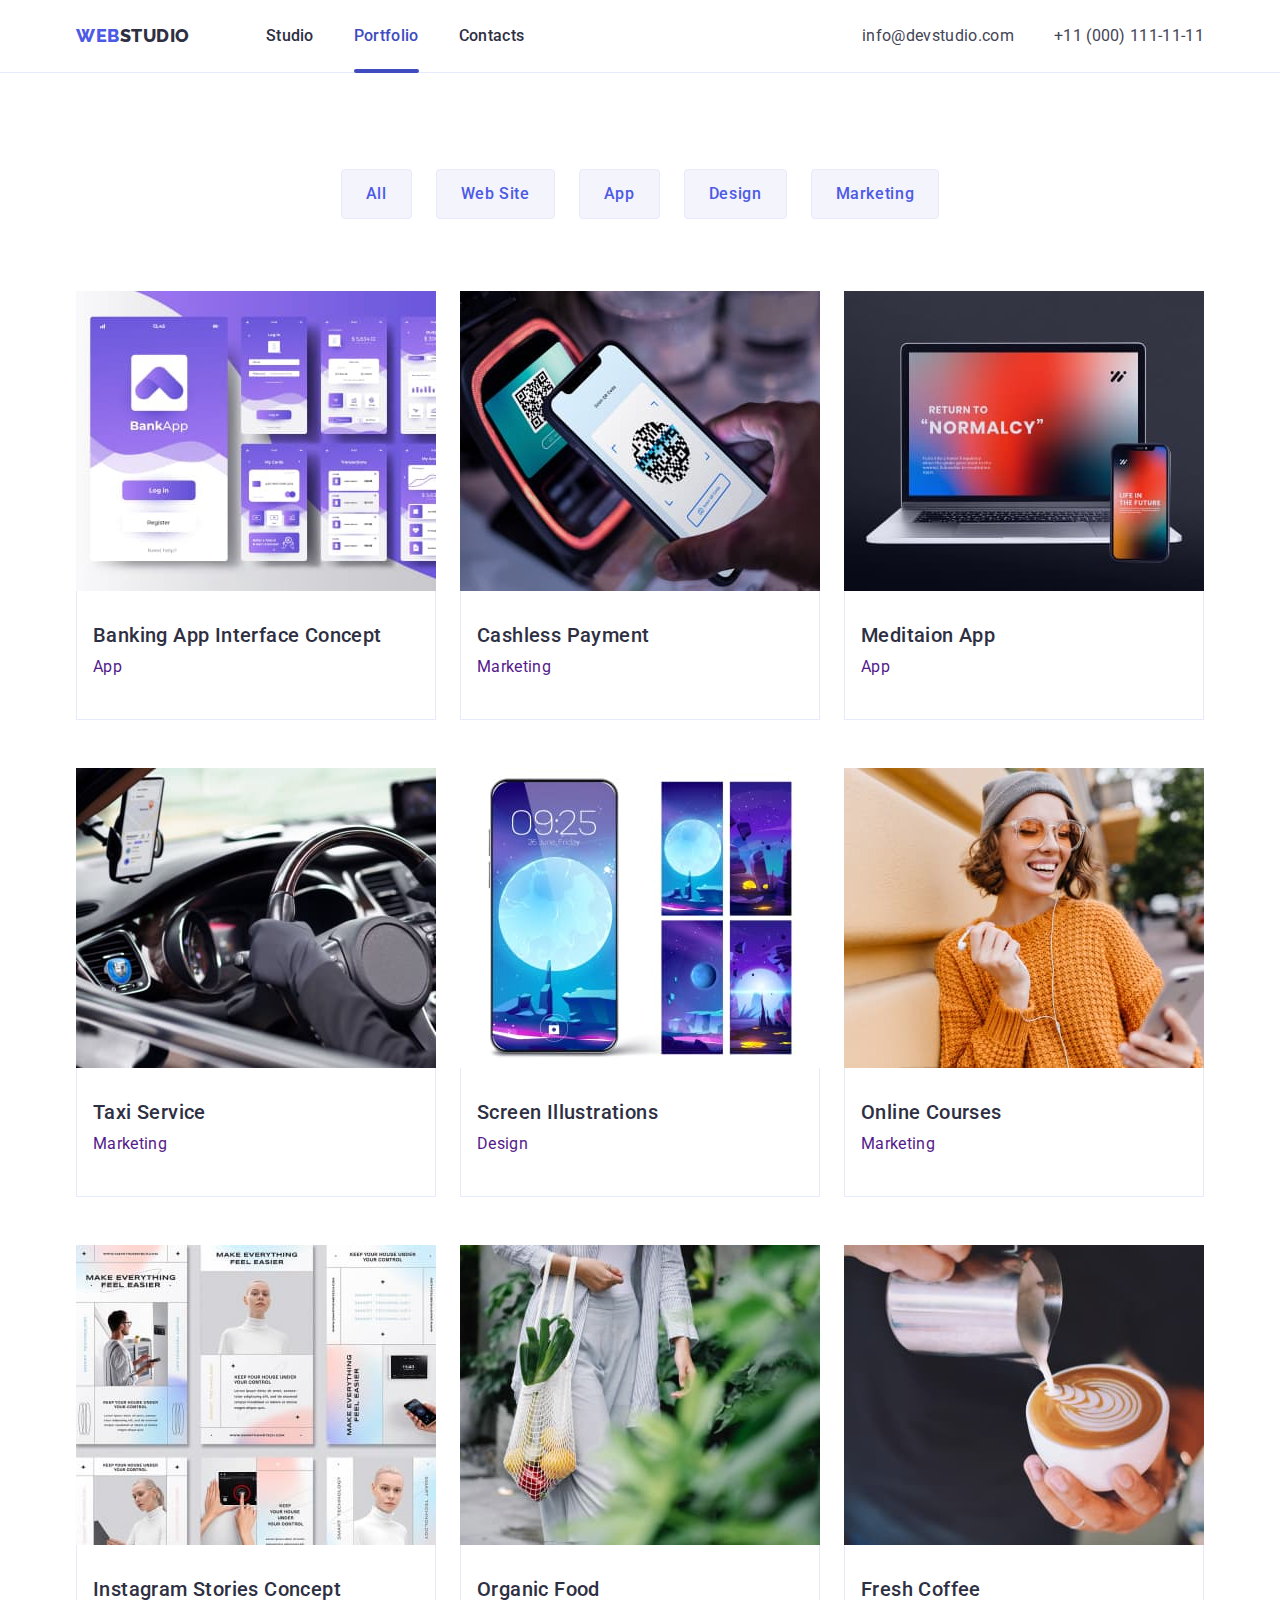
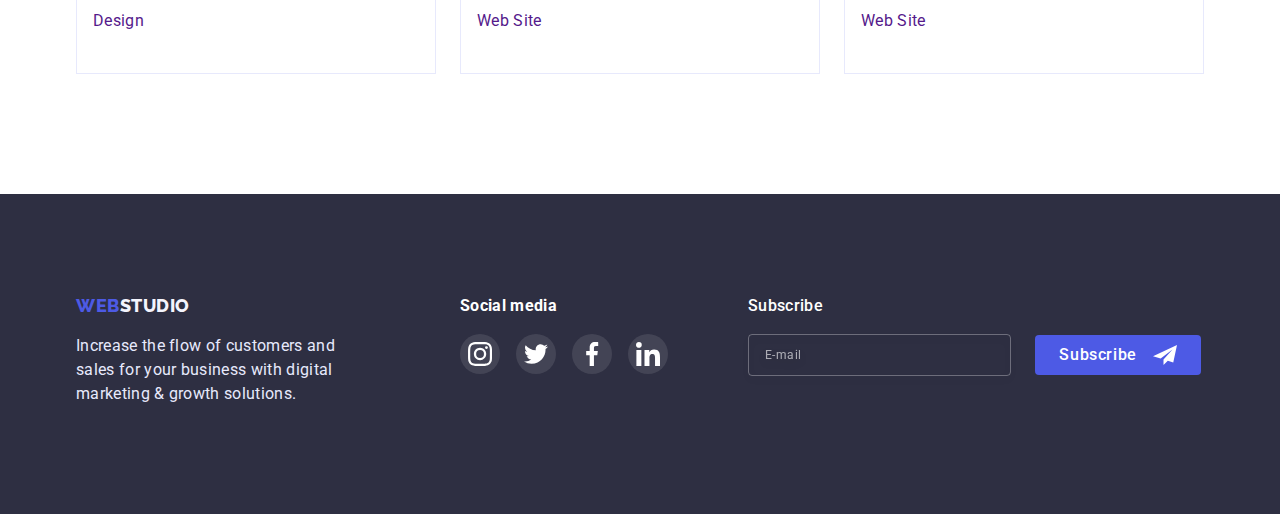
==== commit b5369b6f: "responsive and optimization images" ====
--- a/portfolio.html
+++ b/portfolio.html
@@ -28,10 +28,12 @@
             </a>
             <ul class="header-nav-menu-list">
               <li class="list menu-item">
-                <a class="link menu-link current" href="./index.html">Studio</a>
+                <a class="link menu-link" href="./index.html">Studio</a>
               </li>
               <li class="list menu-item">
-                <a class="link menu-link" href="./portfolio.html">Portfolio</a>
+                <a class="link menu-link current" href="./portfolio.html"
+                  >Portfolio</a
+                >
               </li>
               <li class="list menu-item">
                 <a class="link menu-link" href="">Contacts</a>
--- a/css/styles.css
+++ b/css/styles.css
@@ -15,7 +15,7 @@
   --animation-dur-timing: 250ms cubic-bezier(0.4, 0, 0.2, 1);
 }
 
-/* =============== GLOBALS =============== */
+/* -----> GLOBALS */
 
 h1,
 h2,
@@ -85,9 +85,13 @@
   text-decoration: none;
 }
 
-/* =============== GLOBALS =============== */
-
-/* =============== COMPONENTS =============== */
+/* -----/ GLOBALS 
+
+
+*/
+
+/* -----> COMPONENTS */
+
 .logo {
   font-weight: 800;
   font-size: 18px;
@@ -275,9 +279,13 @@
   border: 1.25px solid var(--pressed-state-color);
 }
 
-/* =============== /COMPONENTS =============== */
-
-/* =============== HEADER =============== */
+/* -----/ COMPONENTS 
+
+
+*/
+
+/* -----> HEADER */
+
 .header {
   padding-top: 24px;
   min-height: 73px;
@@ -309,6 +317,10 @@
 
 .hamburger-icon {
   stroke: var(--dark-color);
+}
+
+.hamburger-button:focus .hamburger-icon {
+  stroke: var(--pressed-state-color);
 }
 
 .header-nav-menu-list {
@@ -510,9 +522,12 @@
   fill: var(--light-text-color);
 }
 
-/* =============== /HEADER =============== */
-
-/* =============== HERO =============== */
+/* -----/ HEADER
+
+
+*/
+
+/* -----> HERO */
 
 .hero-container {
   display: flex;
@@ -521,30 +536,192 @@
 }
 
 .hero {
-  padding-top: 112px;
-  padding-bottom: 112px;
   background-image: linear-gradient(
       rgba(46, 47, 66, 0.7),
       rgba(46, 47, 66, 0.7)
     ),
-    url(../images/background-hero-people-office.jpg);
+    url(../images/main-page/hero/hero-bg-mobile.jpg);
   background-repeat: no-repeat;
   background-position: center center;
-  background-size: 1440px;
+  background-size: 428px 432px;
+  padding-top: 112px;
+  padding-bottom: 112px;
+}
+
+@media screen and (min-device-pixel-ratio: 2),
+  (min-resolution: 192dpi),
+  (min-resolution: 2dppx) {
+  .hero {
+    background-image: linear-gradient(
+        rgba(46, 47, 66, 0.7),
+        rgba(46, 47, 66, 0.7)
+      ),
+      url(../images/main-page/hero/hero-bg-mobile@2x.jpg);
+  }
+}
+
+@media screen and (min-device-pixel-ratio: 3),
+  (min-resolution: 288dpi),
+  (min-resolution: 3dppx) {
+  .hero {
+    background-image: linear-gradient(
+        rgba(46, 47, 66, 0.7),
+        rgba(46, 47, 66, 0.7)
+      ),
+      url(../images/main-page/hero/hero-bg-mobile@3x.jpg);
+  }
 }
 
 @media screen and (min-width: 768px) and (max-width: 1199px) {
   .hero {
+    background-image: linear-gradient(
+        rgba(46, 47, 66, 0.7),
+        rgba(46, 47, 66, 0.7)
+      ),
+      url(../images/main-page/hero/hero-bg-tablet.jpg);
+    background-size: 768px;
     padding-bottom: 108px;
   }
+
+  @media (min-device-pixel-ratio: 2),
+    (min-resolution: 192dpi),
+    (min-resolution: 2dppx) {
+    .hero {
+      background-image: linear-gradient(
+          rgba(46, 47, 66, 0.7),
+          rgba(46, 47, 66, 0.7)
+        ),
+        url(../images/main-page/hero/hero-bg-tablet@2x.jpg);
+    }
+  }
+
+  @media (min-device-pixel-ratio: 3),
+    (min-resolution: 288dpi),
+    (min-resolution: 3dppx) {
+    .hero {
+      background-image: linear-gradient(
+          rgba(46, 47, 66, 0.7),
+          rgba(46, 47, 66, 0.7)
+        ),
+        url(../images/main-page/hero/hero-bg-tablet@3x.jpg);
+    }
+  }
 }
 
 @media screen and (min-width: 1200px) {
   .hero {
+    background-image: linear-gradient(
+        rgba(46, 47, 66, 0.7),
+        rgba(46, 47, 66, 0.7)
+      ),
+      url(../images/main-page/hero/hero-bg-desktop.jpg);
+    background-size: 1440px;
     padding-top: 188px;
     padding-bottom: 188px;
   }
-}
+
+  @media (min-device-pixel-ratio: 2),
+    (min-resolution: 192dpi),
+    (min-resolution: 2dppx) {
+    .hero {
+      background-image: linear-gradient(
+          rgba(46, 47, 66, 0.7),
+          rgba(46, 47, 66, 0.7)
+        ),
+        url(../images/main-page/hero/hero-bg-desktop@2x.jpg);
+    }
+  }
+
+  @media (min-device-pixel-ratio: 3),
+    (min-resolution: 288dpi),
+    (min-resolution: 3dppx) {
+    .hero {
+      background-image: linear-gradient(
+          rgba(46, 47, 66, 0.7),
+          rgba(46, 47, 66, 0.7)
+        ),
+        url(../images/main-page/hero/hero-bg-desktop@3x.jpg);
+    }
+  }
+}
+
+/* .hero {
+  background-image: linear-gradient(
+      rgba(46, 47, 66, 0.7),
+      rgba(46, 47, 66, 0.7)
+    ),
+    url(../images/main-page/hero/hero-bg-mobile.jpg);
+  background-repeat: no-repeat;
+  background-position: center center;
+  background-size: cover;
+  padding-top: 112px;
+  padding-bottom: 112px;
+}
+
+@media screen and (min-device-pixel-ratio: 2),
+  (min-resolution: 192dpi),
+  (min-resolution: 2dppx) {
+  .hero {
+    background-image: linear-gradient(
+        rgba(46, 47, 66, 0.7),
+        rgba(46, 47, 66, 0.7)
+      ),
+      url(../images/main-page/hero/hero-bg-mobile@2x.jpg);
+  }
+}
+
+@media screen and (min-width: 428px) and (max-width: 767px) {
+  .hero {
+    background-image: linear-gradient(
+        rgba(46, 47, 66, 0.7),
+        rgba(46, 47, 66, 0.7)
+      ),
+      url(../images/main-page/hero/hero-bg-tablet.jpg);
+  }
+
+  @media screen and (min-device-pixel-ratio: 2),
+    (min-resolution: 192dpi),
+    (min-resolution: 2dppx) {
+    .hero {
+      background-image: linear-gradient(
+          rgba(46, 47, 66, 0.7),
+          rgba(46, 47, 66, 0.7)
+        ),
+        url(../images/main-page/hero/hero-bg-tablet@2x.jpg);
+    }
+  }
+}
+
+@media screen and (min-width: 768px) {
+  .hero {
+    background-image: linear-gradient(
+        rgba(46, 47, 66, 0.7),
+        rgba(46, 47, 66, 0.7)
+      ),
+      url(../images/main-page/hero/hero-bg-desktop.jpg);
+  }
+
+  @media screen and (min-device-pixel-ratio: 2),
+    (min-resolution: 192dpi),
+    (min-resolution: 2dppx) {
+    .hero {
+      background-image: linear-gradient(
+          rgba(46, 47, 66, 0.7),
+          rgba(46, 47, 66, 0.7)
+        ),
+        url(../images/main-page/hero/hero-bg-desktop@2x.jpg);
+      padding-bottom: 108px;
+    }
+  }
+}
+
+@media screen and (min-width: 1200px) {
+  .hero {
+    background-size: 1440px;
+    padding-top: 188px;
+    padding-bottom: 188px;
+  }
+} */
 
 .hero-main-title {
   max-width: 320px;
@@ -595,9 +772,14 @@
 .modal-button:active {
   background-color: var(--pressed-state-color);
 }
-/* =============== /HERO =============== */
-
-/* =============== OUR QUALITIES =============== */
+
+/* -----/ HERO 
+
+
+*/
+
+/* -----> OUR QUALITIES */
+
 .our-qua-list-icon-container {
   display: none;
 }
@@ -641,9 +823,13 @@
   }
 }
 
-/* =============== /OUR QUALITIES =============== */
-
-/* =============== WHAT ARE WE DOING =============== */
+/* -----/ OUR QUALITIES 
+
+
+*/
+
+/* -----> WHAT ARE WE DOING */
+
 .we-doing-section {
   display: none;
 }
@@ -662,9 +848,13 @@
 .we-doing-list-item {
   width: calc((100% - 48px) / 3);
 }
-/* =============== /WHAT ARE WE DOING =============== */
-
-/* =============== OUR TEAM =============== */
+/* -----/ WHAT ARE WE DOING 
+
+
+*/
+
+/* -----> OUR TEAM */
+
 .team {
   background-color: var(--light-color);
   padding-bottom: 128px;
@@ -718,9 +908,12 @@
   fill: var(--light-text-color);
 }
 
-/* =============== /OUR TEAM =============== */
-
-/* =============== CUSTOMERS =============== */
+/* -----/ OUR TEAM 
+
+
+*/
+
+/* -----> CUSTOMERS */
 
 .customers-title {
   margin-bottom: 72px;
@@ -751,9 +944,13 @@
   fill: currentColor;
 }
 
-/* =============== /CUSTOMERS =============== */
-
-/* =============== FOOTER =============== */
+/* -----/ CUSTOMERS 
+
+
+*/
+
+/* -----> FOOTER */
+
 .footer {
   background-color: var(--dark-color);
   padding: 100px 0;
@@ -951,9 +1148,12 @@
   fill: var(--light-text-color);
 }
 
-/* =============== /FOOTER =============== */
-
-/* =============== PORTFOLIO =============== */
+/* -----/ FOOTER 
+
+
+*/
+
+/* -----> PORTFOLIO */
 
 .portfolio {
   padding-top: 96px;
@@ -1048,9 +1248,13 @@
   color: var(--dark-color);
 }
 
-/* =============== /PORTFOLIO =============== */
-
-/* =============== MODAL WINDOW =============== */
+/* -----/ PORTFOLIO 
+
+
+*/
+
+/* -----> MODAL WINDOW */
+
 .modal-backdrop {
   position: fixed;
   top: 0;
@@ -1193,4 +1397,7 @@
   align-self: center;
 }
 
-/* =============== /MODAL WINDOW =============== */
+/* -----/ MODAL WINDOW 
+
+
+*/
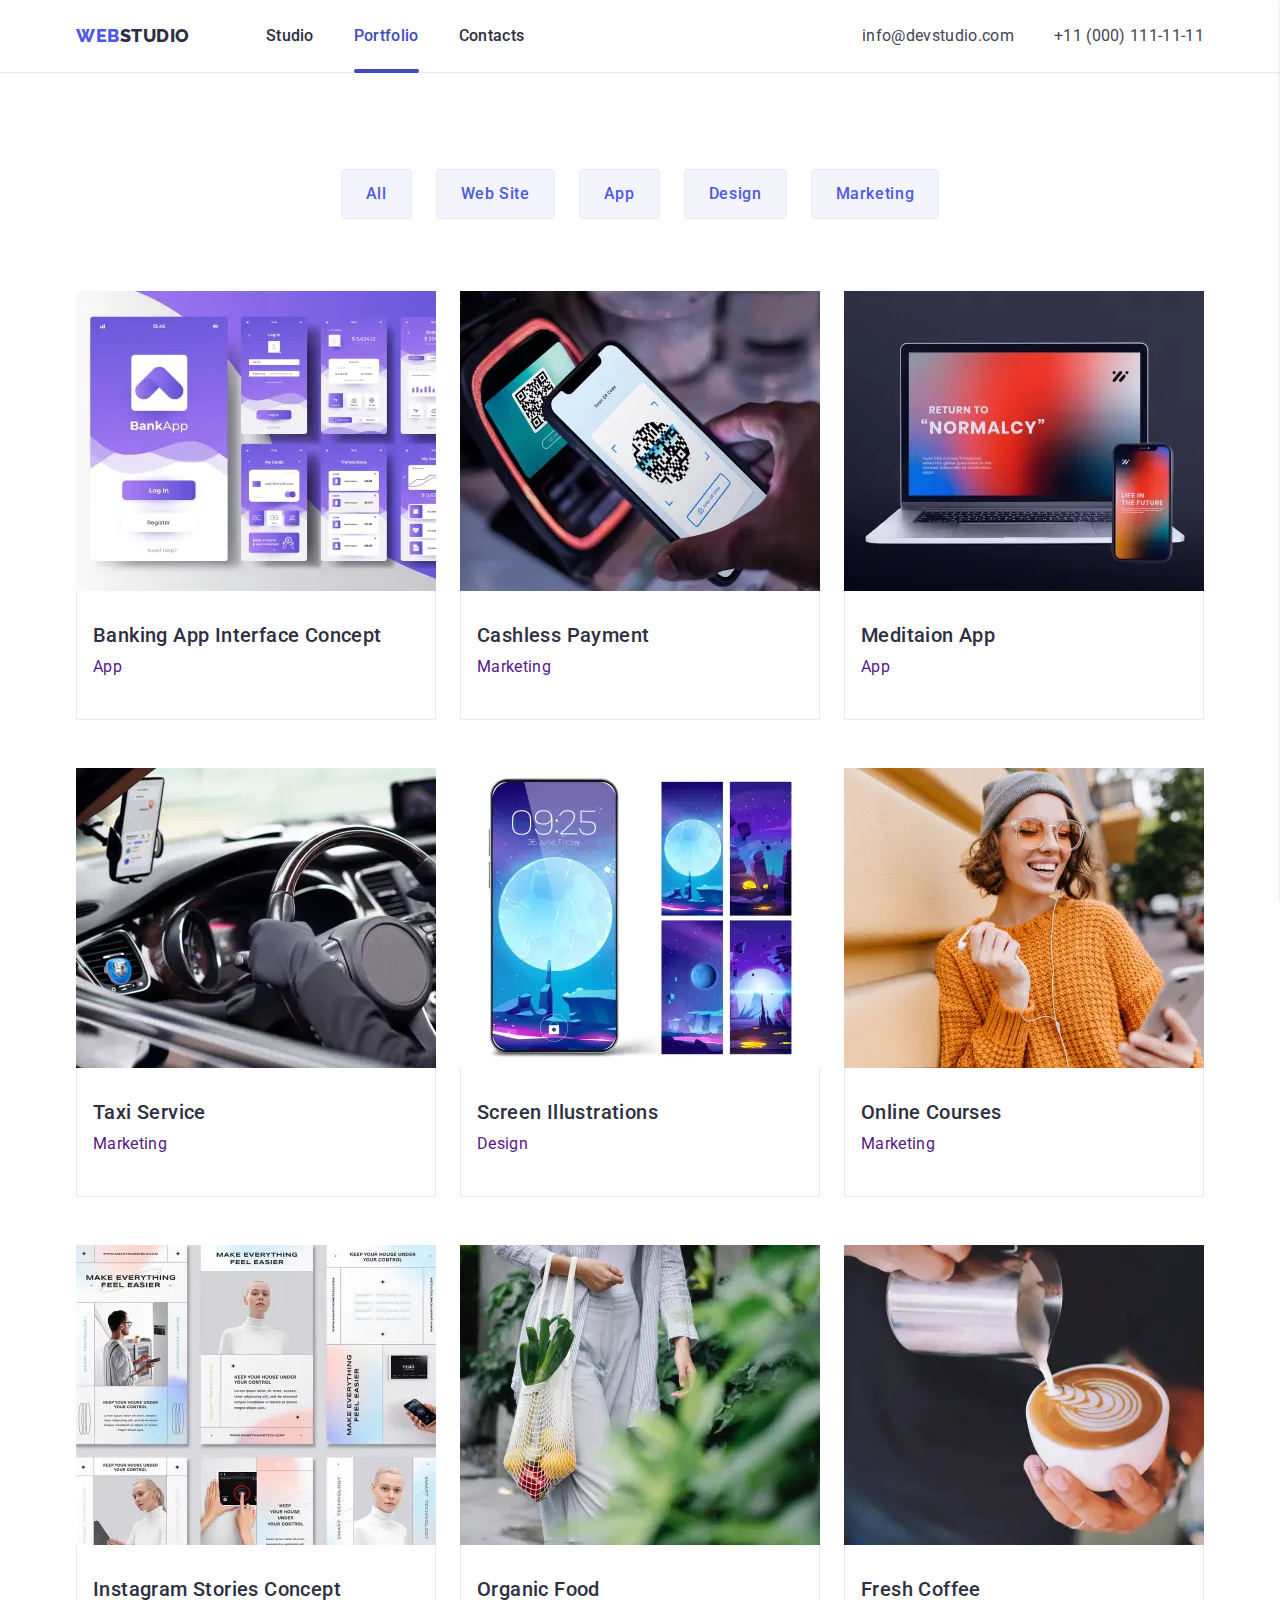
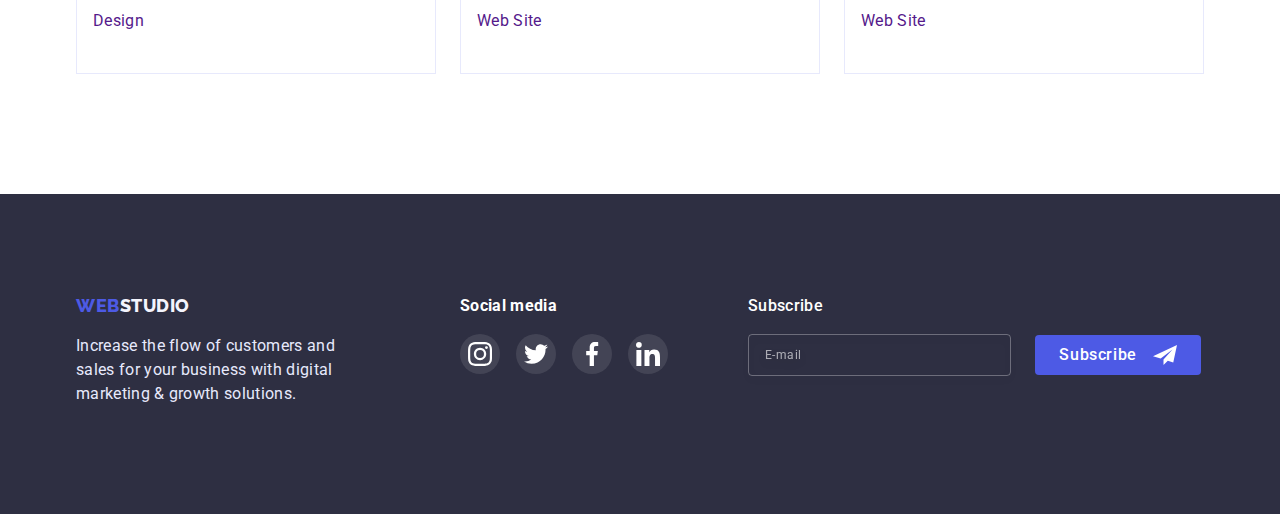
==== commit 858e411e: "responsive and optimization images (portfolio.html)" ====
--- a/portfolio.html
+++ b/portfolio.html
@@ -40,7 +40,7 @@
               </li>
             </ul>
           </nav>
-          <button type="button" class="hamburger-button">
+          <button type="button" class="hamburger-button js-open-menu">
             <svg class="hamburger-icon" width="32px" height="22px">
               <use href="./images/sprite.svg#menu-hamburger"></use>
             </svg>
@@ -59,6 +59,118 @@
               </li>
             </ul>
           </address>
+          <div class="mobile-menu-backdrop js-menu-container"></div>
+          <div class="mobile-menu">
+            <button
+              type="button"
+              class="close-button menu-close-button js-close-menu"
+            >
+              <svg class="close-button-icon" width="8px" height="8px">
+                <use href="./images/sprite.svg#close-button"></use>
+              </svg>
+            </button>
+            <nav class="display-flex mobile-header-nav-menu">
+              <ul class="mobile-header-nav-menu-list">
+                <li class="list mobile-menu-item">
+                  <a
+                    class="link mobile-menu-link mobile-menu-font"
+                    href="./index.html"
+                    >Studio</a
+                  >
+                </li>
+                <li class="list mobile-menu-item">
+                  <a
+                    class="link mobile-menu-link mobile-menu-font current"
+                    href="./portfolio.html"
+                    >Portfolio</a
+                  >
+                </li>
+                <li class="list mobile-menu-item">
+                  <a class="link mobile-menu-link mobile-menu-font" href=""
+                    >Contacts</a
+                  >
+                </li>
+              </ul>
+            </nav>
+            <address class="mobile-menu-address">
+              <ul class="display-flex mobile-menu-address-list">
+                <li class="list mobile-menu-item">
+                  <a
+                    class="link mobile-menu-address-link mobile-menu-font mobile-menu-tel"
+                    href="tel:+110001111111"
+                    >+11 (000) 111-11-11</a
+                  >
+                </li>
+                <li class="list mobile-menu-address-item">
+                  <a
+                    class="link mobile-menu-address-link mobile-menu-font mobile-menu-email"
+                    href="mailto:info@devstudio.com"
+                    >info@devstudio.com</a
+                  >
+                </li>
+                <li class="list mobile-menu-address-item">
+                  <ul class="mobile-menu-social-list icon-list list">
+                    <li class="mobile-menu-social-list-item">
+                      <a
+                        href=""
+                        class="mobile-menu-social-list-link icon-background"
+                      >
+                        <svg class="mobile-menu-social-list-icon">
+                          <use
+                            href="./images/sprite.svg#icon-instagram"
+                            width="24px"
+                            height="24px"
+                          ></use>
+                        </svg>
+                      </a>
+                    </li>
+                    <li class="mobile-menu-social-list-item">
+                      <a
+                        href=""
+                        class="mobile-menu-social-list-link icon-background"
+                      >
+                        <svg class="mobile-menu-social-list-icon">
+                          <use
+                            href="./images/sprite.svg#icon-twitter"
+                            width="24px"
+                            height="24px"
+                          ></use>
+                        </svg>
+                      </a>
+                    </li>
+                    <li class="mobile-menu-social-list-item">
+                      <a
+                        href=""
+                        class="mobile-menu-social-list-link icon-background"
+                      >
+                        <svg class="mobile-menu-social-list-icon">
+                          <use
+                            href="./images/sprite.svg#icon-facebook"
+                            width="24px"
+                            height="24px"
+                          ></use>
+                        </svg>
+                      </a>
+                    </li>
+                    <li class="mobile-menu-social-list-item">
+                      <a
+                        href=""
+                        class="mobile-menu-social-list-link icon-background"
+                      >
+                        <svg class="mobile-menu-social-list-icon">
+                          <use
+                            href="./images/sprite.svg#icon-linkedin"
+                            width="24px"
+                            height="24px"
+                          ></use>
+                        </svg>
+                      </a>
+                    </li>
+                  </ul>
+                </li>
+              </ul>
+            </address>
+          </div>
         </div>
       </div>
     </header>
@@ -96,12 +208,65 @@
             <li class="portfolio-element-list-item list">
               <a class="link portfolio-element-list-link" href="">
                 <div class="portfolio-element-list-wrapper">
-                  <img
-                    class="portfolio-element-list-img"
-                    src="./images/portfolio/banking-app-interface-concept.jpg"
-                    alt="Banking App Interface Concept"
-                    width="360"
-                  />
+                  <picture>
+                    <source
+                      srcset="
+                        ./images/portfolio/banking-app-interface-concept-desktop.webp    1x,
+                        ./images/portfolio/banking-app-interface-concept-desktop@2x.webp 2x,
+                        ./images/portfolio/banking-app-interface-concept-desktop@3x.webp 3x
+                      "
+                      media="(min-width: 1200px)"
+                      type="image/webp"
+                    />
+                    <source
+                      srcset="
+                        ./images/portfolio/banking-app-interface-concept-desktop.jpg    1x,
+                        ./images/portfolio/banking-app-interface-concept-desktop@2x.jpg 2x,
+                        ./images/portfolio/banking-app-interface-concept-desktop@3x.jpg 3x
+                      "
+                      media="(min-width: 1200px)"
+                    />
+                    <source
+                      srcset="
+                        ./images/portfolio/banking-app-interface-concept-tablet.webp    1x,
+                        ./images/portfolio/banking-app-interface-concept-tablet@2x.webp 2x,
+                        ./images/portfolio/banking-app-interface-concept-tablet@3x.webp 3x
+                      "
+                      media="(min-width: 768px)"
+                      type="image/webp"
+                    />
+                    <source
+                      srcset="
+                        ./images/portfolio/banking-app-interface-concept-tablet.jpg    1x,
+                        ./images/portfolio/banking-app-interface-concept-tablet@2x.jpg 2x,
+                        ./images/portfolio/banking-app-interface-concept-tablet@3x.jpg 3x
+                      "
+                      media="(min-width: 768px)"
+                    />
+                    <source
+                      srcset="
+                        ./images/portfolio/banking-app-interface-concept-mobile.webp    1x,
+                        ./images/portfolio/banking-app-interface-concept-mobile@2x.webp 2x,
+                        ./images/portfolio/banking-app-interface-concept-mobile@3x.webp 3x
+                      "
+                      media="(max-width: 767px)"
+                      type="image/webp"
+                    />
+                    <source
+                      srcset="
+                        ./images/portfolio/banking-app-interface-concept-mobile.jpg    1x,
+                        ./images/portfolio/banking-app-interface-concept-mobile@2x.jpg 2x,
+                        ./images/portfolio/banking-app-interface-concept-mobile@3x.jpg 3x
+                      "
+                      media="(max-width: 767px)"
+                    />
+                    <img
+                      class="portfolio-element-list-img"
+                      src="./images/portfolio/banking-app-interface-concept-desktop.jpg"
+                      alt="Banking App Interface Concept"
+                      width="360"
+                    />
+                  </picture>
                   <p class="portfolio-element-list-overlay paragraph">
                     14 Stylish and User-Friendly App Design Concepts · Task
                     Manager App · Calorie Tracker App · Exotic Fruit Ecommerce
@@ -119,12 +284,65 @@
             <li class="portfolio-element-list-item list">
               <a class="link portfolio-element-list-link" href="">
                 <div class="portfolio-element-list-wrapper">
-                  <img
-                    class="portfolio-element-list-img"
-                    src="./images/portfolio/cashless-payment.jpg"
-                    alt="phone scans the QR code"
-                    width="360"
-                  />
+                  <picture>
+                    <source
+                      srcset="
+                        ./images/portfolio/cashless-payment-desktop.webp    1x,
+                        ./images/portfolio/cashless-payment-desktop@2x.webp 2x,
+                        ./images/portfolio/cashless-payment-desktop@3x.webp 3x
+                      "
+                      media="(min-width: 1200px)"
+                      type="image/webp"
+                    />
+                    <source
+                      srcset="
+                        ./images/portfolio/cashless-payment-desktop.jpg    1x,
+                        ./images/portfolio/cashless-payment-desktop@2x.jpg 2x,
+                        ./images/portfolio/cashless-payment-desktop@3x.jpg 3x
+                      "
+                      media="(min-width: 1200px)"
+                    />
+                    <source
+                      srcset="
+                        ./images/portfolio/cashless-payment-tablet.webp    1x,
+                        ./images/portfolio/cashless-payment-tablet@2x.webp 2x,
+                        ./images/portfolio/cashless-payment-tablet@3x.webp 3x
+                      "
+                      media="(min-width: 768px)"
+                      type="image/webp"
+                    />
+                    <source
+                      srcset="
+                        ./images/portfolio/cashless-payment-tablet.jpg     1x,
+                        ./images/portfolio/cashless-payment-tablet@2x.jpg  2x,
+                        ../images/portfolio/cashless-payment-tablet@3x.jpg 3x
+                      "
+                      media="(min-width: 768px)"
+                    />
+                    <source
+                      srcset="
+                        ./images/portfolio/cashless-payment-mobile.webp    1x,
+                        ./images/portfolio/cashless-payment-mobile@2x.webp 2x,
+                        ./images/portfolio/cashless-payment-mobile@3x.webp 3x
+                      "
+                      media="(max-width: 767px)"
+                      type="image/webp"
+                    />
+                    <source
+                      srcset="
+                        ./images/portfolio/cashless-payment-mobile.jpg    1x,
+                        ./images/portfolio/cashless-payment-mobile@2x.jpg 2x,
+                        ./images/portfolio/cashless-payment-mobile@3x.jpg 3x
+                      "
+                      media="(max-width: 767px)"
+                    />
+                    <img
+                      class="portfolio-element-list-img"
+                      src="./images/portfolio/cashless-payment-desktop.jpg"
+                      alt="phone scans the QR code"
+                      width="360"
+                    />
+                  </picture>
                   <p class="portfolio-element-list-overlay paragraph">
                     14 Stylish and User-Friendly App Design Concepts · Task
                     Manager App · Calorie Tracker App · Exotic Fruit Ecommerce
@@ -142,12 +360,65 @@
             <li class="portfolio-element-list-item list">
               <a class="link portfolio-element-list-link" href="">
                 <div class="portfolio-element-list-wrapper">
-                  <img
-                    class="portfolio-element-list-img"
-                    src="./images/portfolio/meditaion-app.jpg "
-                    alt="laptop with phone"
-                    width="360"
-                  />
+                  <picture>
+                    <source
+                      srcset="
+                        ./images/portfolio/meditaion-app-desktop.webp    1x,
+                        ./images/portfolio/meditaion-app-desktop@2x.webp 2x,
+                        ./images/portfolio/meditaion-app-desktop@3x.webp 3x
+                      "
+                      media="(min-width: 1200px)"
+                      type="image/webp"
+                    />
+                    <source
+                      srcset="
+                        ./images/portfolio/meditaion-app-desktop.jpg    1x,
+                        ./images/portfolio/meditaion-app-desktop@2x.jpg 2x,
+                        ./images/portfolio/meditaion-app-desktop@3x.jpg 3x
+                      "
+                      media="(min-width: 1200px)"
+                    />
+                    <source
+                      srcset="
+                        ./images/portfolio/meditaion-app-tablet.webp    1x,
+                        ./images/portfolio/meditaion-app-tablet@2x.webp 2x,
+                        ./images/portfolio/meditaion-app-tablet@3x.webp 3x
+                      "
+                      media="(min-width: 768px)"
+                      type="image/webp"
+                    />
+                    <source
+                      srcset="
+                        ./images/portfolio/meditaion-app-tablet.jpg    1x,
+                        ./images/portfolio/meditaion-app-tablet@2x.jpg 2x,
+                        ./images/portfolio/meditaion-app-tablet@3x.jpg 3x
+                      "
+                      media="(min-width: 768px)"
+                    />
+                    <source
+                      srcset="
+                        ./images/portfolio/meditaion-app-mobile.webp    1x,
+                        ./images/portfolio/meditaion-app-mobile@2x.webp 2x,
+                        ./images/portfolio/meditaion-app-mobile@3x.webp 3x
+                      "
+                      media="(max-width: 767px)"
+                      type="image/webp"
+                    />
+                    <source
+                      srcset="
+                        ./images/portfolio/meditaion-app-mobile.jpg    1x,
+                        ./images/portfolio/meditaion-app-mobile@2x.jpg 2x,
+                        ./images/portfolio/meditaion-app-mobile@3x.jpg 3x
+                      "
+                      media="(max-width: 767px)"
+                    />
+                    <img
+                      class="portfolio-element-list-img"
+                      src="./images/portfolio/meditaion-app-desktop.jpg "
+                      alt="laptop with phone"
+                      width="360"
+                    />
+                  </picture>
                   <p class="portfolio-element-list-overlay paragraph">
                     14 Stylish and User-Friendly App Design Concepts · Task
                     Manager App · Calorie Tracker App · Exotic Fruit Ecommerce
@@ -165,12 +436,65 @@
             <li class="portfolio-element-list-item list">
               <a class="link portfolio-element-list-link" href="">
                 <div class="portfolio-element-list-wrapper">
-                  <img
-                    class="portfolio-element-list-img"
-                    src="./images/portfolio/taxi-service.jpg"
-                    alt="hands on the steering wheel of the car"
-                    width="360"
-                  />
+                  <picture>
+                    <source
+                      srcset="
+                        ./images/portfolio/taxi-service-desktop.webp    1x,
+                        ./images/portfolio/taxi-service-desktop@2x.webp 2x,
+                        ./images/portfolio/taxi-service-desktop@3x.webp 3x
+                      "
+                      media="(min-width: 1200px)"
+                      type="image/webp"
+                    />
+                    <source
+                      srcset="
+                        ./images/portfolio/taxi-service-desktop.jpg    1x,
+                        ./images/portfolio/taxi-service-desktop@2x.jpg 2x,
+                        ./images/portfolio/taxi-service-desktop@3x.jpg 3x
+                      "
+                      media="(min-width: 1200px)"
+                    />
+                    <source
+                      srcset="
+                        ./images/portfolio/taxi-service-tablet.webp    1x,
+                        ./images/portfolio/taxi-service-tablet@2x.webp 2x,
+                        ./images/portfolio/taxi-service-tablet@3x.webp 3x
+                      "
+                      media="(min-width: 768px)"
+                      type="image/webp"
+                    />
+                    <source
+                      srcset="
+                        ./images/portfolio/taxi-service-tablet.jpg    1x,
+                        ./images/portfolio/taxi-service-tablet@2x.jpg 2x,
+                        ./images/portfolio/taxi-service-tablet@3x.jpg 3x
+                      "
+                      media="(min-width: 768px)"
+                    />
+                    <source
+                      srcset="
+                        ./images/portfolio/taxi-service-mobile.webp    1x,
+                        ./images/portfolio/taxi-service-mobile@2x.webp 2x,
+                        ./images/portfolio/taxi-service-mobile@3x.webp 3x
+                      "
+                      media="(max-width: 767px)"
+                      type="image/webp"
+                    />
+                    <source
+                      srcset="
+                        ./images/portfolio/taxi-service-mobile.jpg    1x,
+                        ./images/portfolio/taxi-service-mobile@2x.jpg 2x,
+                        ./images/portfolio/taxi-service-mobile@3x.jpg 3x
+                      "
+                      media="(max-width: 767px)"
+                    />
+                    <img
+                      class="portfolio-element-list-img"
+                      src="./images/portfolio/taxi-service-desktop.jpg"
+                      alt="hands on the steering wheel of the car"
+                      width="360"
+                    />
+                  </picture>
                   <p class="portfolio-element-list-overlay paragraph">
                     14 Stylish and User-Friendly App Design Concepts · Task
                     Manager App · Calorie Tracker App · Exotic Fruit Ecommerce
@@ -188,12 +512,65 @@
             <li class="portfolio-element-list-item list">
               <a class="link portfolio-element-list-link" href="">
                 <div class="portfolio-element-list-wrapper">
-                  <img
-                    class="portfolio-element-list-img"
-                    src="./images/portfolio/screen-illustrations.jpg"
-                    alt="screen illustrations with phone"
-                    width="360"
-                  />
+                  <picture>
+                    <source
+                      srcset="
+                        ./images/portfolio/screen-illustrations-desktop.webp    1x,
+                        ./images/portfolio/screen-illustrations-desktop@2x.webp 2x,
+                        ./images/portfolio/screen-illustrations-desktop@3x.webp 3x
+                      "
+                      media="(min-width: 1200px)"
+                      type="image/webp"
+                    />
+                    <source
+                      srcset="
+                        ./images/portfolio/screen-illustrations-desktop.jpg    1x,
+                        ./images/portfolio/screen-illustrations-desktop@2x.jpg 2x,
+                        ./images/portfolio/screen-illustrations-desktop@3x.jpg 3x
+                      "
+                      media="(min-width: 1200px)"
+                    />
+                    <source
+                      srcset="
+                        ./images/portfolio/screen-illustrations-tablet.webp    1x,
+                        ./images/portfolio/screen-illustrations-tablet@2x.webp 2x,
+                        ./images/portfolio/screen-illustrations-tablet@3x.webp 3x
+                      "
+                      media="(min-width: 768px)"
+                      type="image/webp"
+                    />
+                    <source
+                      srcset="
+                        ./images/portfolio/screen-illustrations-tablet.jpg    1x,
+                        ./images/portfolio/screen-illustrations-tablet@2x.jpg 2x,
+                        ./images/portfolio/screen-illustrations-tablet@3x.jpg 3x
+                      "
+                      media="(min-width: 768px)"
+                    />
+                    <source
+                      srcset="
+                        ./images/portfolio/screen-illustrations-mobile.webp    1x,
+                        ./images/portfolio/screen-illustrations-mobile@2x.webp 2x,
+                        ./images/portfolio/screen-illustrations-mobile@3x.webp 3x
+                      "
+                      media="(max-width: 767px)"
+                      type="image/webp"
+                    />
+                    <source
+                      srcset="
+                        ./images/portfolio/screen-illustrations-mobile.jpg    1x,
+                        ./images/portfolio/screen-illustrations-mobile@2x.jpg 2x,
+                        ./images/portfolio/screen-illustrations-mobile@3x.jpg 3x
+                      "
+                      media="(max-width: 767px)"
+                    />
+                    <img
+                      class="portfolio-element-list-img"
+                      src="./images/portfolio/screen-illustrations-desktop.jpg"
+                      alt="screen illustrations with phone"
+                      width="360"
+                    />
+                  </picture>
                   <p class="portfolio-element-list-overlay paragraph">
                     14 Stylish and User-Friendly App Design Concepts · Task
                     Manager App · Calorie Tracker App · Exotic Fruit Ecommerce
@@ -211,12 +588,65 @@
             <li class="portfolio-element-list-item list">
               <a class="link portfolio-element-list-link" href="">
                 <div class="portfolio-element-list-wrapper">
-                  <img
-                    class="portfolio-element-list-img"
-                    src="./images/portfolio/online-courses.jpg"
-                    alt="a joyful girl with headphones holds a phone in her hand"
-                    width="360"
-                  />
+                  <picture>
+                    <source
+                      srcset="
+                        ./images/portfolio/online-courses-desktop.webp    1x,
+                        ./images/portfolio/online-courses-desktop@2x.webp 2x,
+                        ./images/portfolio/online-courses-desktop@3x.webp 3x
+                      "
+                      media="(min-width: 1200px)"
+                      type="image/webp"
+                    />
+                    <source
+                      srcset="
+                        ./images/portfolio/online-courses-desktop.jpg    1x,
+                        ./images/portfolio/online-courses-desktop@2x.jpg 2x,
+                        ./images/portfolio/online-courses-desktop@3x.jpg 3x
+                      "
+                      media="(min-width: 1200px)"
+                    />
+                    <source
+                      srcset="
+                        ./images/portfolio/online-courses-tablet.webp    1x,
+                        ./images/portfolio/online-courses-tablet@2x.webp 2x,
+                        ./images/portfolio/online-courses-tablet@3x.webp 3x
+                      "
+                      media="(min-width: 768px)"
+                      type="image/webp"
+                    />
+                    <source
+                      srcset="
+                        ./images/portfolio/online-courses-tablet.jpg    1x,
+                        ./images/portfolio/online-courses-tablet@2x.jpg 2x,
+                        ./images/portfolio/online-courses-tablet@3x.jpg 3x
+                      "
+                      media="(min-width: 768px)"
+                    />
+                    <source
+                      srcset="
+                        ./images/portfolio/online-courses-mobile.webp    1x,
+                        ./images/portfolio/online-courses-mobile@2x.webp 2x,
+                        ./images/portfolio/online-courses-mobile@3x.webp 3x
+                      "
+                      media="(max-width: 767px)"
+                      type="image/webp"
+                    />
+                    <source
+                      srcset="
+                        ./images/portfolio/online-courses-mobile.jpg    1x,
+                        ./images/portfolio/online-courses-mobile@2x.jpg 2x,
+                        ./images/portfolio/online-courses-mobile@3x.jpg 3x
+                      "
+                      media="(max-width: 767px)"
+                    />
+                    <img
+                      class="portfolio-element-list-img"
+                      src="./images/portfolio/online-courses-desktop.jpg"
+                      alt="a joyful girl with headphones holds a phone in her hand"
+                      width="360"
+                    />
+                  </picture>
                   <p class="portfolio-element-list-overlay paragraph">
                     14 Stylish and User-Friendly App Design Concepts · Task
                     Manager App · Calorie Tracker App · Exotic Fruit Ecommerce
@@ -234,12 +664,65 @@
             <li class="portfolio-element-list-item list">
               <a class="link portfolio-element-list-link" href="">
                 <div class="portfolio-element-list-wrapper">
-                  <img
-                    class="portfolio-element-list-img"
-                    src="./images/portfolio/instagram-stories-concept.jpg"
-                    alt="Instagram Stories Concepts"
-                    width="360"
-                  />
+                  <picture>
+                    <source
+                      srcset="
+                        ./images/portfolio/instagram-stories-concept-desktop.webp    1x,
+                        ./images/portfolio/instagram-stories-concept-desktop@2x.webp 2x,
+                        ./images/portfolio/instagram-stories-concept-desktop@3x.webp 3x
+                      "
+                      media="(min-width: 1200px)"
+                      type="image/webp"
+                    />
+                    <source
+                      srcset="
+                        ./images/portfolio/instagram-stories-concept-desktop.jpg    1x,
+                        ./images/portfolio/instagram-stories-concept-desktop@2x.jpg 2x,
+                        ./images/portfolio/instagram-stories-concept-desktop@3x.jpg 3x
+                      "
+                      media="(min-width: 1200px)"
+                    />
+                    <source
+                      srcset="
+                        ./images/portfolio/instagram-stories-concept-tablet.webp    1x,
+                        ./images/portfolio/instagram-stories-concept-tablet@2x.webp 2x,
+                        ./images/portfolio/instagram-stories-concept-tablet@3x.webp 3x
+                      "
+                      media="(min-width: 768px)"
+                      type="image/webp"
+                    />
+                    <source
+                      srcset="
+                        ./images/portfolio/instagram-stories-concept-tablet.jpg    1x,
+                        ./images/portfolio/instagram-stories-concept-tablet@2x.jpg 2x,
+                        ./images/portfolio/instagram-stories-concept-tablet@3x.jpg 3x
+                      "
+                      media="(min-width: 768px)"
+                    />
+                    <source
+                      srcset="
+                        ./images/portfolio/instagram-stories-concept-mobile.webp    1x,
+                        ./images/portfolio/instagram-stories-concept-mobile@2x.webp 2x,
+                        ./images/portfolio/instagram-stories-concept-mobile@3x.webp 3x
+                      "
+                      media="(max-width: 767px)"
+                      type="image/webp"
+                    />
+                    <source
+                      srcset="
+                        ./images/portfolio/instagram-stories-concept-mobile.jpg    1x,
+                        ./images/portfolio/instagram-stories-concept-mobile@2x.jpg 2x,
+                        ./images/portfolio/instagram-stories-concept-mobile@3x.jpg 3x
+                      "
+                      media="(max-width: 767px)"
+                    />
+                    <img
+                      class="portfolio-element-list-img"
+                      src="./images/portfolio/instagram-stories-concept-desktop.jpg"
+                      alt="Instagram Stories Concepts"
+                      width="360"
+                    />
+                  </picture>
                   <p class="portfolio-element-list-overlay paragraph">
                     14 Stylish and User-Friendly App Design Concepts · Task
                     Manager App · Calorie Tracker App · Exotic Fruit Ecommerce
@@ -257,12 +740,65 @@
             <li class="portfolio-element-list-item list">
               <a class="link portfolio-element-list-link" href="">
                 <div class="portfolio-element-list-wrapper">
-                  <img
-                    class="portfolio-element-list-img"
-                    src="./images/portfolio/organic-food.jpg"
-                    alt="a girl holds a bag of groceries"
-                    width="360"
-                  />
+                  <picture>
+                    <source
+                      srcset="
+                        ./images/portfolio/organic-food-desktop.webp    1x,
+                        ./images/portfolio/organic-food-desktop@2x.webp 2x,
+                        ./images/portfolio/organic-food-desktop@3x.webp 3x
+                      "
+                      media="(min-width: 1200px)"
+                      type="image/webp"
+                    />
+                    <source
+                      srcset="
+                        ./images/portfolio/organic-food-desktop.jpg    1x,
+                        ./images/portfolio/organic-food-desktop@2x.jpg 2x,
+                        ./images/portfolio/organic-food-desktop@3x.jpg 3x
+                      "
+                      media="(min-width: 1200px)"
+                    />
+                    <source
+                      srcset="
+                        ./images/portfolio/organic-food-tablet.webp    1x,
+                        ./images/portfolio/organic-food-tablet@2x.webp 2x,
+                        ./images/portfolio/organic-food-tablet@3x.webp 3x
+                      "
+                      media="(min-width: 768px)"
+                      type="image/webp"
+                    />
+                    <source
+                      srcset="
+                        ./images/portfolio/organic-food-tablet.jpg    1x,
+                        ./images/portfolio/organic-food-tablet@2x.jpg 2x,
+                        ./images/portfolio/organic-food-tablet@3x.jpg 3x
+                      "
+                      media="(min-width: 768px)"
+                    />
+                    <source
+                      srcset="
+                        ./images/portfolio/organic-food-mobile.webp    1x,
+                        ./images/portfolio/organic-food-mobile@2x.webp 2x,
+                        ./images/portfolio/organic-food-mobile@3x.webp 3x
+                      "
+                      media="(max-width: 767px)"
+                      type="image/webp"
+                    />
+                    <source
+                      srcset="
+                        ./images/portfolio/organic-food-mobile.jpg    1x,
+                        ./images/portfolio/organic-food-mobile@2x.jpg 2x,
+                        ./images/portfolio/organic-food-mobile@3x.jpg 3x
+                      "
+                      media="(max-width: 767px)"
+                    />
+                    <img
+                      class="portfolio-element-list-img"
+                      src="./images/portfolio/organic-food-desktop.jpg"
+                      alt="a girl holds a bag of groceries"
+                      width="360"
+                    />
+                  </picture>
                   <p class="portfolio-element-list-overlay paragraph">
                     14 Stylish and User-Friendly App Design Concepts · Task
                     Manager App · Calorie Tracker App · Exotic Fruit Ecommerce
@@ -280,12 +816,65 @@
             <li class="portfolio-element-list-item list">
               <a class="link portfolio-element-list-link" href="">
                 <div class="portfolio-element-list-wrapper">
-                  <img
-                    class="portfolio-element-list-img"
-                    src="./images/portfolio/fresh-coffee.jpg"
-                    alt="pours milk into coffee"
-                    width="360"
-                  />
+                  <picture>
+                    <source
+                      srcset="
+                        ./images/portfolio/fresh-coffee-desktop.webp    1x,
+                        ./images/portfolio/fresh-coffee-desktop@2x.webp 2x,
+                        ./images/portfolio/fresh-coffee-desktop@3x.webp 3x
+                      "
+                      media="(min-width: 1200px)"
+                      type="image/webp"
+                    />
+                    <source
+                      srcset="
+                        ./images/portfolio/fresh-coffee-desktop.jpg    1x,
+                        ./images/portfolio/fresh-coffee-desktop@2x.jpg 2x,
+                        ./images/portfolio/fresh-coffee-desktop@3x.jpg 3x
+                      "
+                      media="(min-width: 1200px)"
+                    />
+                    <source
+                      srcset="
+                        ./images/portfolio/fresh-coffee-tablet.webp    1x,
+                        ./images/portfolio/fresh-coffee-tablet@2x.webp 2x,
+                        ./images/portfolio/fresh-coffee-tablet@3x.webp 3x
+                      "
+                      media="(min-width: 768px)"
+                      type="image/webp"
+                    />
+                    <source
+                      srcset="
+                        ./images/portfolio/fresh-coffee-tablet.jpg    1x,
+                        ./images/portfolio/fresh-coffee-tablet@2x.jpg 2x,
+                        ./images/portfolio/fresh-coffee-tablet@3x.jpg 3x
+                      "
+                      media="(min-width: 768px)"
+                    />
+                    <source
+                      srcset="
+                        ./images/portfolio/fresh-coffee-mobile.webp    1x,
+                        ./images/portfolio/fresh-coffee-mobile@2x.webp 2x,
+                        ./images/portfolio/fresh-coffee-mobile@3x.webp 3x
+                      "
+                      media="(max-width: 767px)"
+                      type="image/webp"
+                    />
+                    <source
+                      srcset="
+                        ./images/portfolio/fresh-coffee-mobile.jpg    1x,
+                        ./images/portfolio/fresh-coffee-mobile@2x.jpg 2x,
+                        ./images/portfolio/fresh-coffee-mobile@3x.jpg 3x
+                      "
+                      media="(max-width: 767px)"
+                    />
+                    <img
+                      class="portfolio-element-list-img"
+                      src="./images/portfolio/fresh-coffee-desktop.jpg"
+                      alt="pours milk into coffee"
+                      width="360"
+                    />
+                  </picture>
                   <p class="portfolio-element-list-overlay paragraph">
                     14 Stylish and User-Friendly App Design Concepts · Task
                     Manager App · Calorie Tracker App · Exotic Fruit Ecommerce
@@ -399,5 +988,7 @@
       </div>
     </footer>
     <!-- =============== /FOOTER =============== -->
+
+    <script src="./js/mobile-menu.js"></script>
   </body>
 </html>
--- a/css/styles.css
+++ b/css/styles.css
@@ -476,7 +476,7 @@
   color: var(--dark-color);
 }
 
-.mobile-menu-font:focus {
+.mobile-menu-font:active {
   color: var(--pressed-state-color);
 }
 
@@ -505,6 +505,10 @@
   margin-bottom: 48px;
 }
 
+.mobile-menu-tel {
+  color: var(--primary-brand-color);
+}
+
 .mobile-menu-social-list {
   justify-content: flex-start;
   gap: 56px;
@@ -520,6 +524,10 @@
   width: 24px;
   height: 24px;
   fill: var(--light-text-color);
+}
+
+.mobile-menu-link.current {
+  color: var(--pressed-state-color);
 }
 
 /* -----/ HEADER
@@ -967,7 +975,13 @@
     flex-direction: row;
     justify-content: flex-start;
     flex-wrap: wrap;
-    column-gap: 24px;
+  }
+
+  @media (max-width: 1199px) {
+    .footer-container {
+      column-gap: 24px;
+      padding-left: 108px;
+    }
   }
 }
 
@@ -1160,21 +1174,26 @@
 }
 
 .portfolio-btn-list {
-  justify-content: center;
-  margin-bottom: 72px;
-}
-
-.portfolio-btn-list-item:not(:last-child) {
-  margin-right: 24px;
+  justify-content: flex-start;
+  flex-wrap: wrap;
+  gap: 16px 24px;
+  margin-bottom: 48px;
+}
+
+@media screen and (min-width: 768px) {
+  .portfolio-btn-list {
+    justify-content: center;
+    margin-bottom: 72px;
+  }
 }
 
 .portfolio-btn-item {
+  display: flex;
+  padding: 8px 16px;
   font-weight: 500;
   font-size: 16px;
   line-height: 1.5;
-  display: flex;
   letter-spacing: 0.04em;
-  padding: 12px 24px;
   color: var(--primary-brand-color);
   background-color: var(--light-color);
   border: 1px solid var(--accent-color);
@@ -1185,6 +1204,12 @@
     box-shadow var(--animation-dur-timing);
 }
 
+@media screen and (min-width: 768px) {
+  .portfolio-btn-item {
+    padding: 12px 24px;
+  }
+}
+
 .portfolio-btn-item:hover,
 .portfolio-btn-item:focus,
 .portfolio-btn-item:active {
@@ -1199,8 +1224,26 @@
   row-gap: 48px;
 }
 
-.portfolio-element-list-item {
-  width: calc((100% - 48px) / 3);
+.portfolio-element-list {
+  justify-content: flex-start;
+}
+
+@media screen and (min-width: 768px) and (max-width: 1199px) {
+  .portfolio-element-list {
+    row-gap: 72px;
+  }
+}
+
+@media screen and (min-width: 768px) {
+  .portfolio-element-list-item {
+    width: calc((100% - 24px) / 2);
+  }
+}
+
+@media screen and (min-width: 1200px) {
+  .portfolio-element-list-item {
+    width: calc((100% - 48px) / 3);
+  }
 }
 
 .portfolio-element-list-link {
